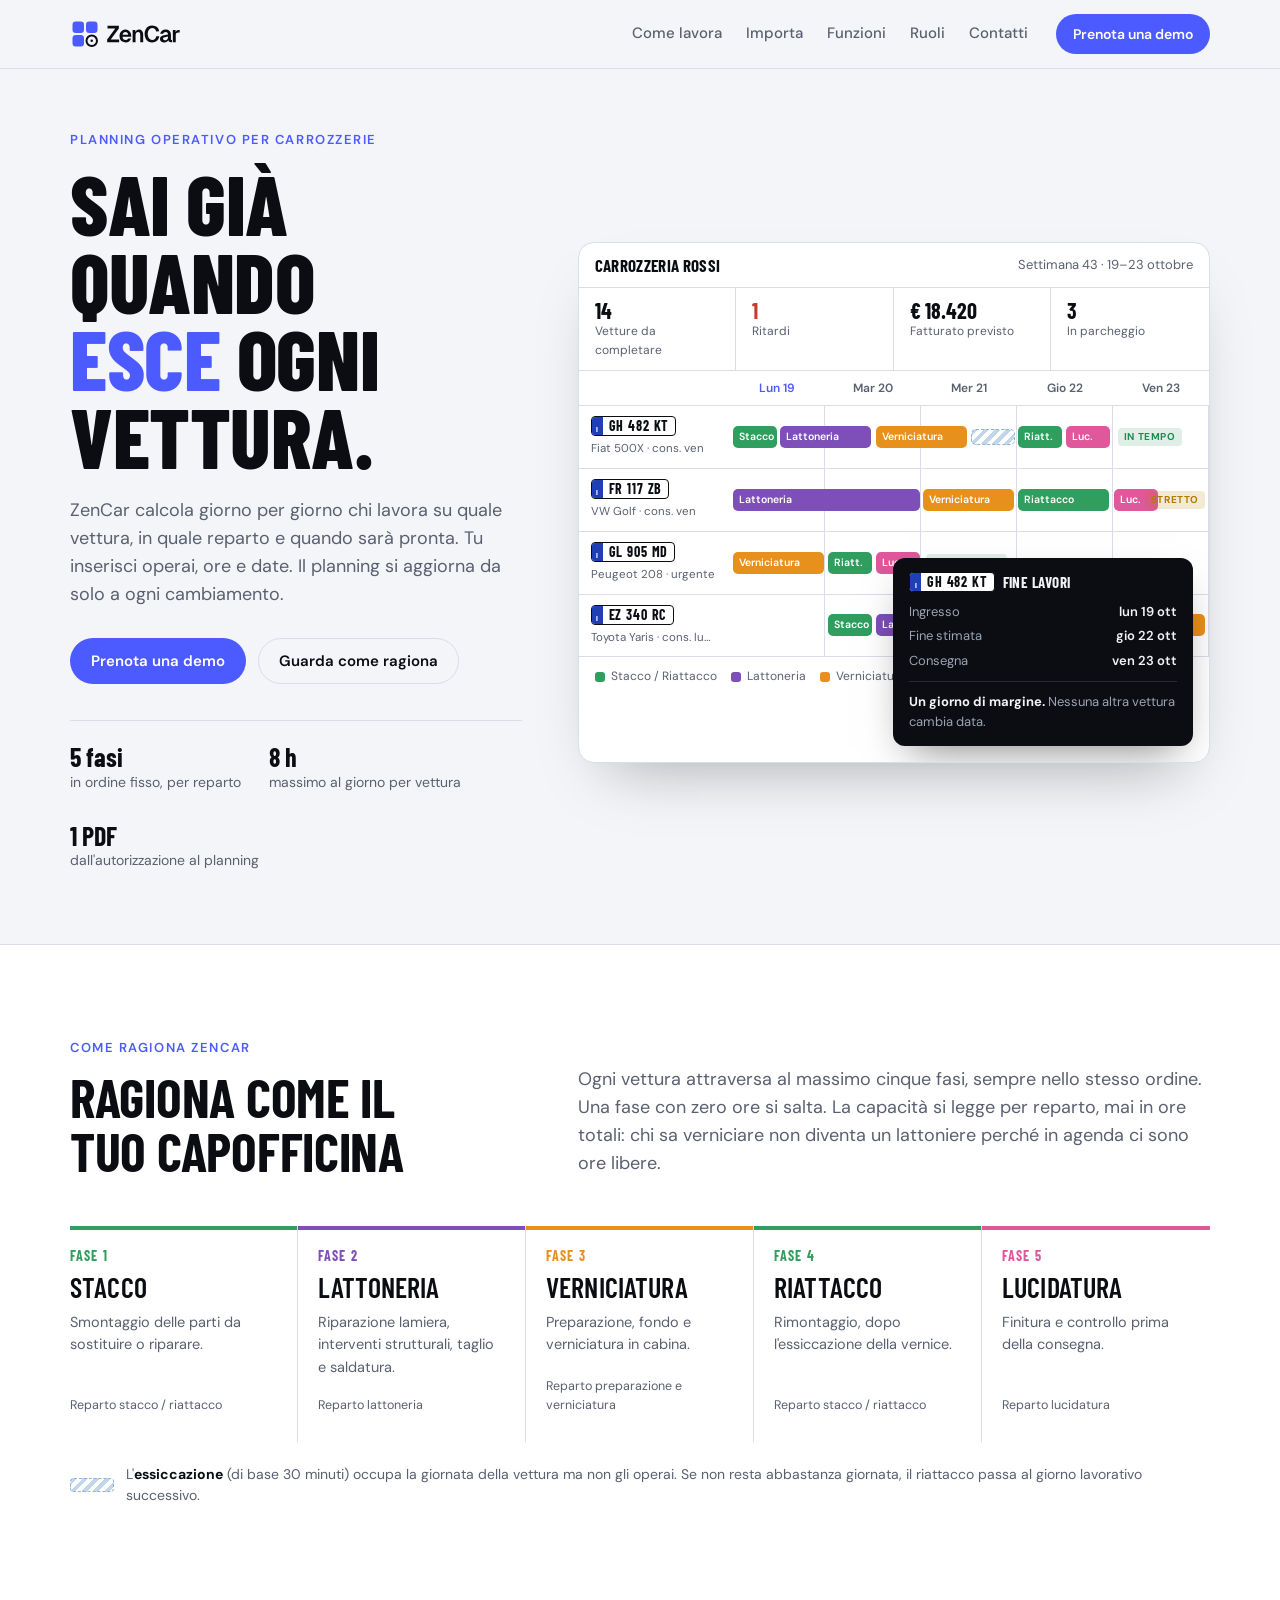
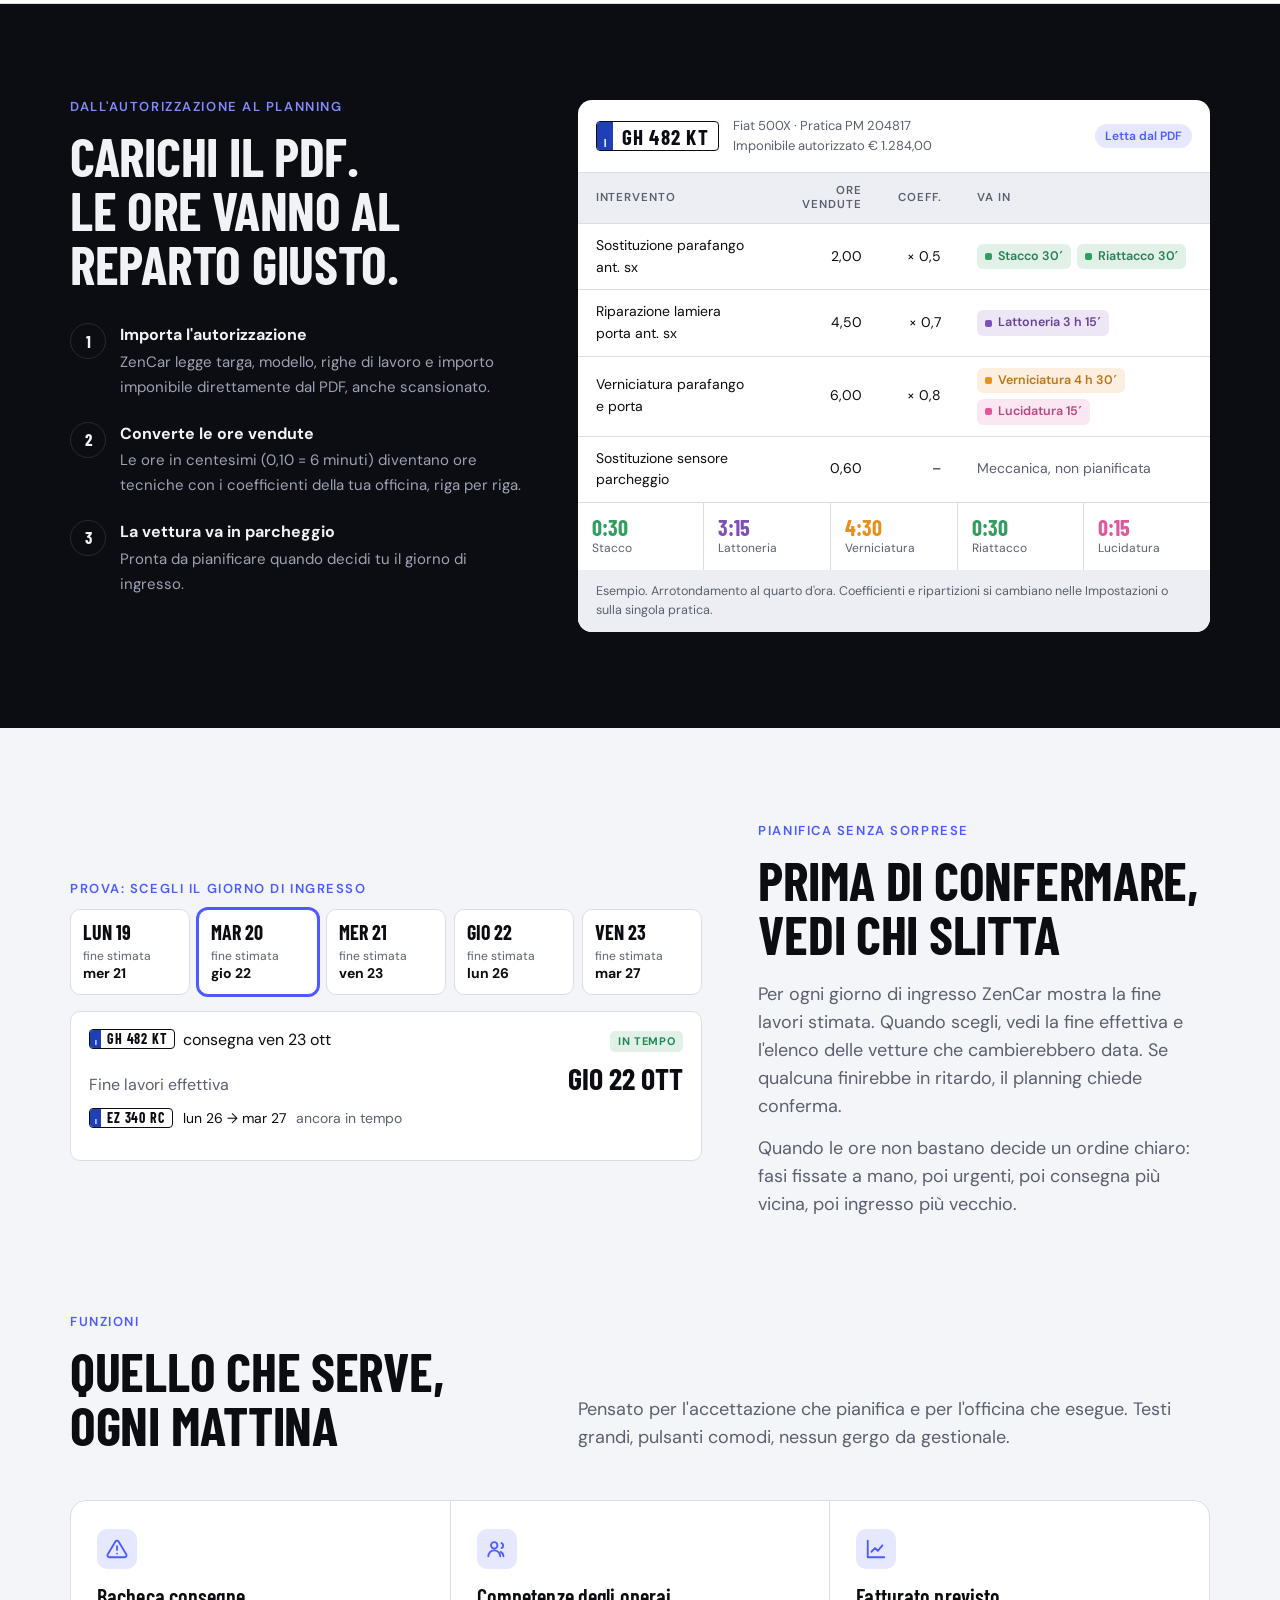
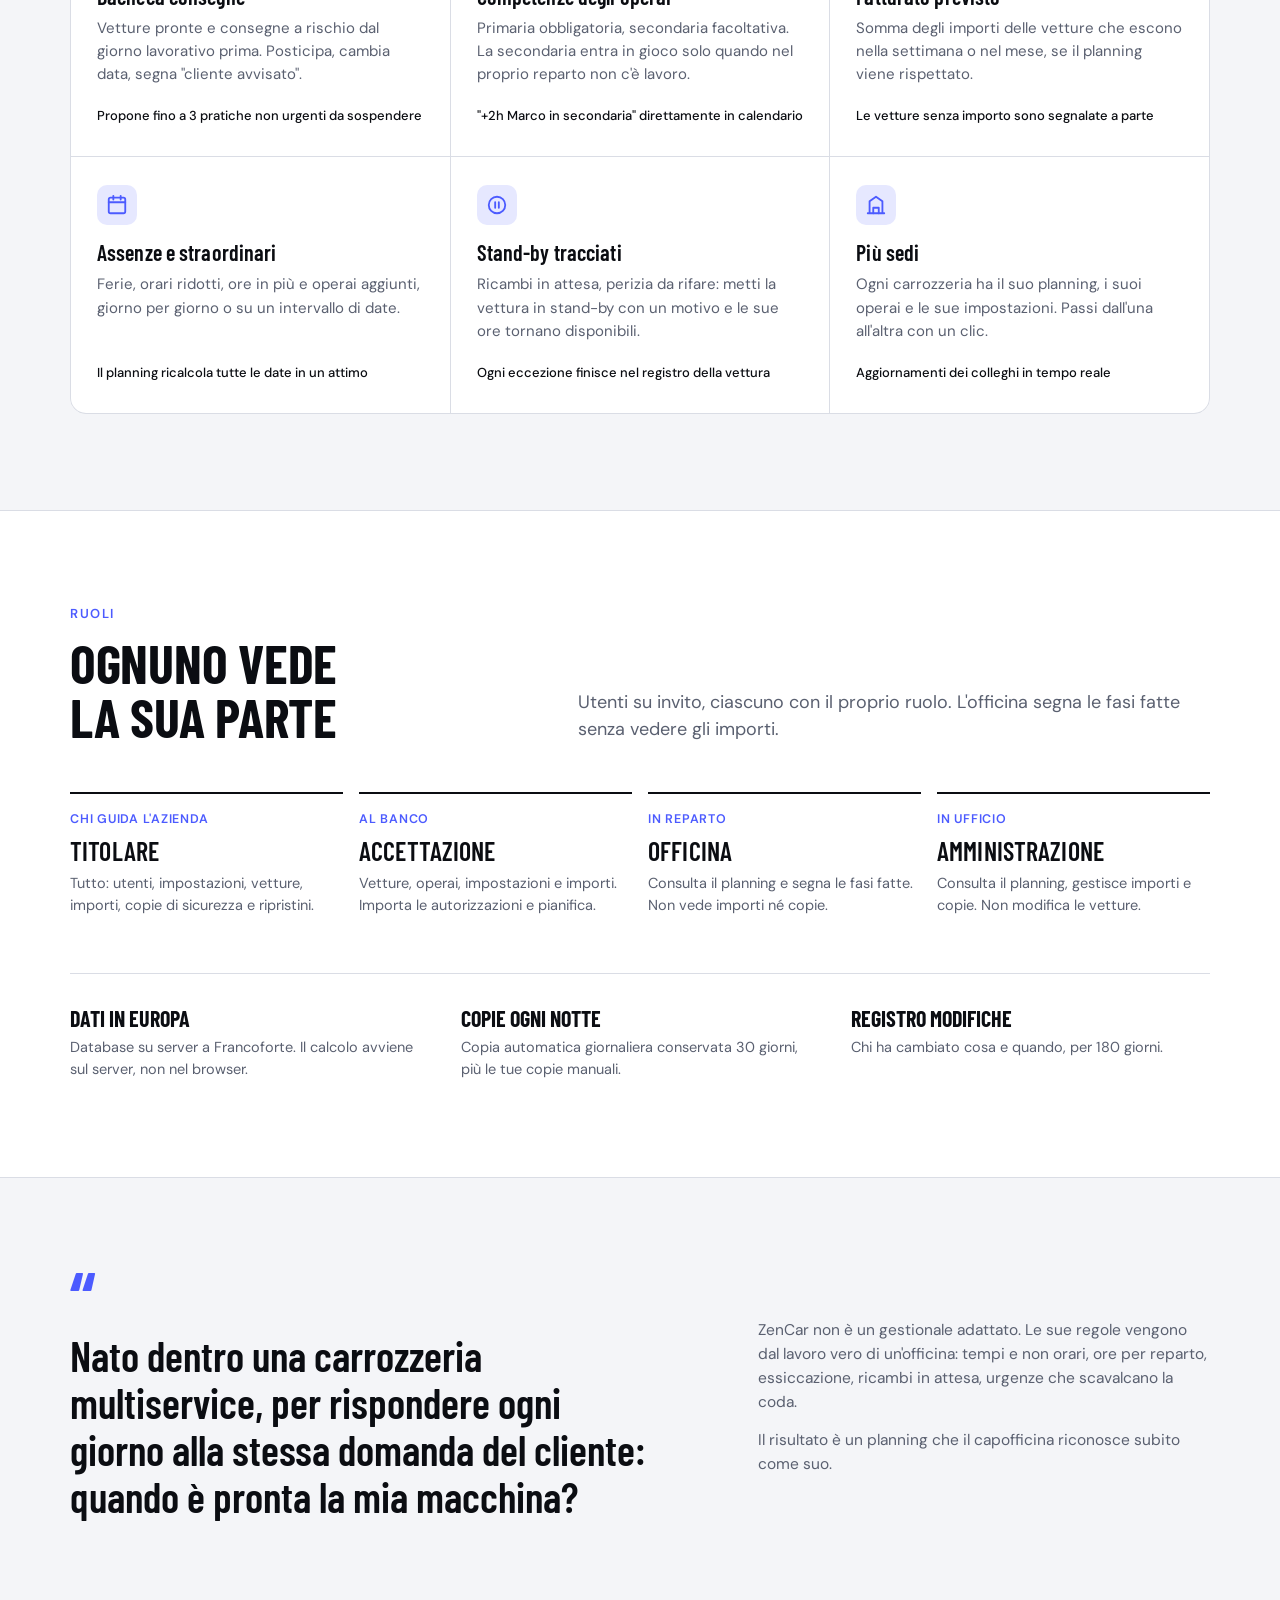
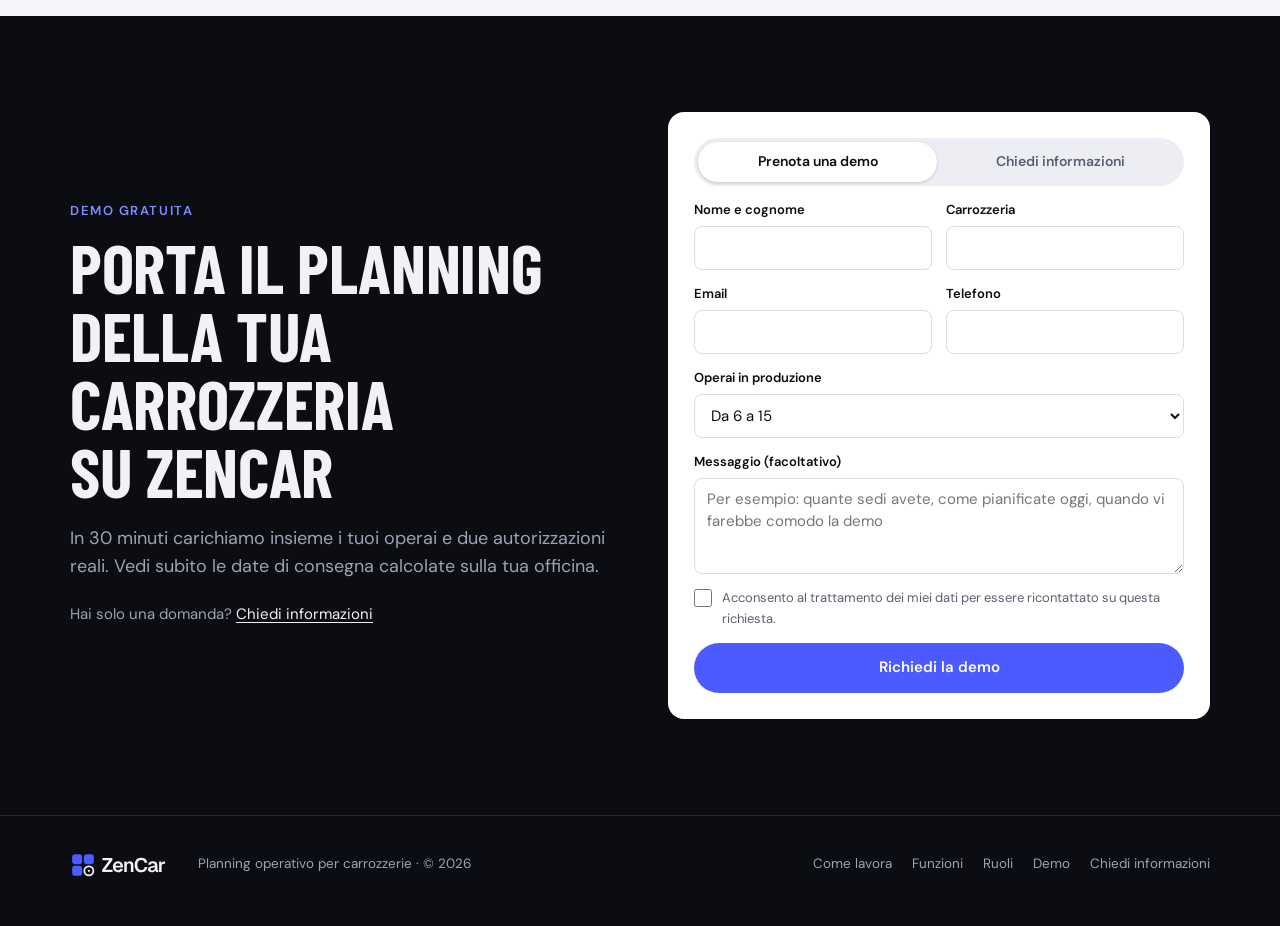
==== index.html @ 731b050c "Sito ZenCar: prima pubblicazione Pagina di presentazione di ZenCar con modulo per richieste di demo " ====
<!doctype html>
<html lang="it">
<head>
<meta charset="utf-8">
<meta name="viewport" content="width=device-width,initial-scale=1,viewport-fit=cover">
<meta name="description" content="ZenCar calcola il planning della tua carrozzeria giorno per giorno: chi lavora su quale vettura, in quale reparto e quando sarà pronta.">
<link rel="icon" href="zencar.ico">
<title>ZenCar</title>
<link rel="preconnect" href="https://fonts.googleapis.com">
<link rel="preconnect" href="https://fonts.gstatic.com" crossorigin>
<link href="https://fonts.googleapis.com/css2?family=Barlow+Condensed:wght@500;600;700;800&family=DM+Sans:opsz,wght@9..40,400;9..40,500;9..40,600;9..40,700&display=swap" rel="stylesheet">
<style>
/* Layout: a planning board as the hero; the page then follows a car through the shop, left-aligned on a 12-col grid. */
:root{
  --bg:#F4F5F8; --surface:#FFFFFF; --surface-2:#ECEEF3; --ink:#0B0D12; --muted:#5A6070; --line:#DADDE5;
  --brand:#4C5BFF; --brand-ink:#FFFFFF; --brand-soft:#E6E8FF;
  --band:#0B0D12; --band-ink:#F1F2F6; --band-muted:#9DA3B4; --band-line:#262A35;
  --c-sr:#2F9E5E; --c-lat:#7E4FB8; --c-pv:#E8901C; --c-luc:#E0579B; --c-dry:#8FB4D6;
  --ok:#1F8A52; --warn:#B47A00; --bad:#C63C2C;
  --plate:#FFFFFF; --plate-ink:#0B0D12; --plate-eu:#1F3FB6;
  --f-display:"Barlow Condensed","Arial Narrow",system-ui,sans-serif;
  --f-body:"DM Sans",system-ui,-apple-system,"Segoe UI",Roboto,Arial,sans-serif;
  --r:10px;
}
@media (prefers-color-scheme: dark){
  :root:not([data-theme="light"]){
    --bg:#0E1016; --surface:#161922; --surface-2:#1D212C; --ink:#EEF0F5; --muted:#9AA0B1; --line:#2A2F3B;
    --brand:#6F7BFF; --brand-ink:#0B0D12; --brand-soft:#1E2245;
    --band:#05060A; --band-ink:#EEF0F5; --band-muted:#8D93A4; --band-line:#22262F;
    --c-sr:#45B677; --c-lat:#9B72D6; --c-pv:#F0A23A; --c-luc:#EC74AE; --c-dry:#7FA2C4;
    --ok:#3DBA78; --warn:#E0A63A; --bad:#EE6A58;
    --plate:#F4F5F8; --plate-ink:#0B0D12; --plate-eu:#2E4FCB;
    color-scheme:dark;
  }
}
:root[data-theme="dark"]{
  --bg:#0E1016; --surface:#161922; --surface-2:#1D212C; --ink:#EEF0F5; --muted:#9AA0B1; --line:#2A2F3B;
  --brand:#6F7BFF; --brand-ink:#0B0D12; --brand-soft:#1E2245;
  --band:#05060A; --band-ink:#EEF0F5; --band-muted:#8D93A4; --band-line:#22262F;
  --c-sr:#45B677; --c-lat:#9B72D6; --c-pv:#F0A23A; --c-luc:#EC74AE; --c-dry:#7FA2C4;
  --ok:#3DBA78; --warn:#E0A63A; --bad:#EE6A58;
  --plate:#F4F5F8; --plate-ink:#0B0D12; --plate-eu:#2E4FCB;
  color-scheme:dark;
}
*,*::before,*::after{box-sizing:border-box}
html{scroll-behavior:smooth}
body{margin:0;background:var(--bg);color:var(--ink);font:16px/1.55 var(--f-body);-webkit-font-smoothing:antialiased}
:focus-visible{outline:2px solid var(--brand);outline-offset:3px;border-radius:4px}
a{color:inherit}
.wrap{max-width:1180px;margin:0 auto;padding-left:max(20px,env(safe-area-inset-left,0px));padding-right:max(20px,env(safe-area-inset-right,0px))}
h1,h2,h3{font-family:var(--f-display);font-weight:700;line-height:1;margin:0;text-wrap:balance;letter-spacing:-.005em}
h2{font-size:clamp(34px,4.6vw,54px);text-transform:uppercase}
h3{font-size:22px;font-weight:600;letter-spacing:.005em}
p{margin:0}
.eyebrow{font:600 13px/1 var(--f-body);letter-spacing:.12em;text-transform:uppercase;color:var(--brand)}
.lead{font-size:18px;color:var(--muted);max-width:60ch}
.num{font-variant-numeric:tabular-nums}

/* buttons */
.btn{display:inline-flex;align-items:center;gap:8px;min-height:46px;padding:0 20px;border-radius:999px;font:600 15px/1 var(--f-body);text-decoration:none;border:1px solid transparent;cursor:pointer;transition:transform .15s ease,background .15s ease}
.btn:hover{transform:translateY(-1px)}
.btn-pri{background:var(--brand);color:var(--brand-ink)}
.btn-ghost{border-color:var(--line);color:var(--ink);background:transparent}
.btn-ghost:hover{background:var(--surface-2)}
.band .btn-ghost{border-color:var(--band-line);color:var(--band-ink)}
.band .btn-ghost:hover{background:var(--band-line)}

/* nav */
body::before{content:"";position:fixed;inset:0 0 auto;height:env(safe-area-inset-top,0px);z-index:10;background:var(--bg)}
.nav{position:sticky;top:env(safe-area-inset-top,0px);z-index:9;background:color-mix(in srgb,var(--bg) 88%,transparent);backdrop-filter:blur(10px);border-bottom:1px solid var(--line)}
.nav .wrap{display:flex;align-items:center;gap:28px;padding-block:14px}
.logo{display:flex;align-items:center;color:var(--ink);text-decoration:none}
.logo svg{height:30px;width:auto}
.nav ul{display:flex;gap:24px;list-style:none;margin:0 0 0 auto;padding:0;font-size:15px;font-weight:500}
.nav ul a{text-decoration:none;color:var(--muted)}
.nav ul a:hover{color:var(--ink)}
.nav .btn{min-height:40px;padding:0 16px;font-size:14px}
@media (max-width:860px){.nav ul{display:none}.nav .btn{margin-left:auto}}

/* hero */
.hero{padding-block:64px 72px}
.hero .wrap{display:grid;grid-template-columns:minmax(0,5fr) minmax(0,7fr);gap:56px;align-items:center}
.hero h1{font-size:clamp(48px,6.6vw,88px);text-transform:uppercase;font-weight:800;line-height:.92}
.hero h1 em{font-style:normal;color:var(--brand)}
.hero .lead{margin-top:22px}
.hero .ctas{display:flex;gap:12px;flex-wrap:wrap;margin-top:30px}
.hero .facts{display:flex;gap:28px;flex-wrap:wrap;margin-top:36px;padding-top:22px;border-top:1px solid var(--line);font-size:14px;color:var(--muted)}
.hero .facts b{display:block;font:700 26px/1.1 var(--f-display);color:var(--ink)}
@media (max-width:980px){.hero .wrap{grid-template-columns:minmax(0,1fr);gap:40px}}

/* planning board mock */
.board{background:var(--surface);border:1px solid var(--line);border-radius:16px;box-shadow:0 30px 60px -30px color-mix(in srgb,var(--ink) 35%,transparent);overflow:hidden;position:relative}
.board-top{display:flex;align-items:center;gap:12px;flex-wrap:wrap;padding:12px 16px;border-bottom:1px solid var(--line);font-size:13px}
.board-top .title{font:700 17px/1 var(--f-display);text-transform:uppercase;letter-spacing:.02em}
.board-top .week{margin-left:auto;color:var(--muted)}
.kpis{display:grid;grid-template-columns:repeat(4,minmax(0,1fr));border-bottom:1px solid var(--line)}
.kpis div{padding:10px 16px;border-right:1px solid var(--line);font-size:12px;color:var(--muted)}
.kpis div:last-child{border-right:0}
.kpis b{display:block;font:700 22px/1.1 var(--f-display);color:var(--ink)}
.kpis .bad b{color:var(--bad)}
.gantt-scroll{overflow-x:auto}
.gantt{min-width:600px;display:grid;grid-template-columns:150px repeat(10,minmax(0,1fr));font-size:12px}
.gantt .h{padding:8px 6px;color:var(--muted);font-weight:600;border-bottom:1px solid var(--line);grid-column:span 2;text-align:center}
.gantt .h.today{color:var(--brand)}
.gantt .h0{grid-column:1;border-bottom:1px solid var(--line)}
.row{display:contents}
.row .car{grid-column:1;padding:10px 12px;border-bottom:1px solid var(--line);display:flex;flex-direction:column;gap:4px;justify-content:center}
.row .car small{color:var(--muted);font-size:11.5px;white-space:nowrap;overflow:hidden;text-overflow:ellipsis}
.lane{grid-column:2 / -1;position:relative;display:grid;grid-template-columns:repeat(10,minmax(0,1fr));align-items:center;border-bottom:1px solid var(--line);background:repeating-linear-gradient(90deg,transparent 0 calc(20% - 1px),var(--line) calc(20% - 1px) 20%);padding-inline:2px}
.seg{height:22px;margin:0 2px;border-radius:5px;background:var(--c);color:#fff;font:600 10.5px/22px var(--f-body);padding-left:6px;white-space:nowrap;overflow:hidden;transform-origin:left;animation:grow .6s cubic-bezier(.2,.7,.2,1) both}
.seg.dry{background:repeating-linear-gradient(135deg,color-mix(in srgb,var(--c-dry) 55%,transparent) 0 4px,transparent 4px 8px);border:1px dashed var(--c-dry);color:var(--muted);height:16px}
.sr{--c:var(--c-sr)} .lat{--c:var(--c-lat)} .pv{--c:var(--c-pv)} .luc{--c:var(--c-luc)}
.flag{position:absolute;top:50%;transform:translateY(-50%);font:700 10px/1 var(--f-body);letter-spacing:.06em;text-transform:uppercase;padding:4px 6px;border-radius:4px;white-space:nowrap}
.flag.ok{color:var(--ok);background:color-mix(in srgb,var(--ok) 14%,transparent)}
.flag.warn{color:var(--warn);background:color-mix(in srgb,var(--warn) 16%,transparent)}
@keyframes grow{from{transform:scaleX(.15);opacity:.4}to{transform:none;opacity:1}}
.board-pop{position:absolute;right:16px;bottom:16px;width:min(300px,calc(100% - 32px));background:var(--band);color:var(--band-ink);border-radius:12px;padding:14px 16px;font-size:13px;box-shadow:0 18px 40px -16px rgba(0,0,0,.5)}
.board-pop .t{font:700 15px/1.1 var(--f-display);text-transform:uppercase;letter-spacing:.03em;display:flex;align-items:center;gap:8px}
.board-pop dl{display:grid;grid-template-columns:auto 1fr;gap:4px 12px;margin:10px 0 0}
.board-pop dt{color:var(--band-muted)}
.board-pop dd{margin:0;font-weight:600;text-align:right}
.board-pop .note{margin-top:10px;padding-top:10px;border-top:1px solid var(--band-line);color:var(--band-muted)}
.board-pop .note b{color:var(--band-ink)}
.board-legend{display:flex;gap:14px;flex-wrap:wrap;padding:10px 16px 76px;font-size:12px;color:var(--muted)}
.board-legend span{display:inline-flex;align-items:center;gap:6px}
.board-legend i{width:10px;height:10px;border-radius:3px;background:var(--c)}
@media (max-width:640px){.board-pop{position:static;width:auto;margin:0 12px 12px}.board-legend{padding-bottom:12px}.kpis{grid-template-columns:repeat(2,minmax(0,1fr))}.kpis div:nth-child(2){border-right:0}.kpis div:nth-child(-n+2){border-bottom:1px solid var(--line)}}

/* plate */
.plate{display:inline-flex;align-items:stretch;height:20px;border:1.5px solid var(--plate-ink);border-radius:4px;overflow:hidden;background:var(--plate);color:var(--plate-ink);font:700 14px/1 var(--f-display);letter-spacing:.06em;width:max-content}
.plate::before{content:"I";display:flex;align-items:flex-end;justify-content:center;width:11px;padding-bottom:2px;background:var(--plate-eu);color:#fff;font-size:8px;letter-spacing:0}
.plate span{display:flex;align-items:center;padding:0 6px}
.plate.lg{height:30px;font-size:21px}.plate.lg::before{width:16px;font-size:10px}.plate.lg span{padding:0 9px}

/* phases strip */
section{padding-block:96px}
.sec-head{display:grid;grid-template-columns:minmax(0,5fr) minmax(0,7fr);gap:56px;align-items:end;margin-bottom:48px}
.sec-head .lead{justify-self:start}
.sec-head > div{display:flex;flex-direction:column;gap:16px}
@media (max-width:900px){.sec-head{grid-template-columns:minmax(0,1fr);gap:18px}}
.phases{display:grid;grid-template-columns:repeat(5,minmax(0,1fr));gap:0;border-top:1px solid var(--line)}
.phase{padding:22px 20px 26px 0;border-right:1px solid var(--line);position:relative;display:flex;flex-direction:column;gap:10px}
.phase + .phase{padding-left:20px}
.phase:last-child{border-right:0}
.phase::before{content:"";position:absolute;left:0;right:0;top:-1px;height:4px;background:var(--c)}
.phase + .phase::before{left:0}
.phase .n{font:700 14px/1 var(--f-display);color:var(--c);letter-spacing:.08em}
.phase h3{font-size:28px;text-transform:uppercase}
.phase p{font-size:14.5px;color:var(--muted)}
.phase .dep{font-size:12.5px;color:var(--muted);margin-top:auto;padding-top:8px}
.dry-note{display:flex;gap:12px;align-items:center;margin-top:22px;font-size:14px;color:var(--muted)}
.dry-note i{flex:none;width:44px;height:14px;border:1px dashed var(--c-dry);border-radius:4px;background:repeating-linear-gradient(135deg,color-mix(in srgb,var(--c-dry) 55%,transparent) 0 4px,transparent 4px 8px)}
@media (max-width:900px){.phases{grid-template-columns:minmax(0,1fr)}.phase,.phase + .phase{border-right:0;border-bottom:1px solid var(--line);padding:20px 0 20px 18px}.phase::before,.phase + .phase::before{top:0;bottom:0;left:0;right:auto;width:4px;height:auto}}

/* import / hours conversion */
.band{background:var(--band);color:var(--band-ink)}
.band .lead{color:var(--band-muted)}
.band .eyebrow{color:color-mix(in srgb,var(--brand) 70%,#fff)}
.convert{display:grid;grid-template-columns:minmax(0,5fr) minmax(0,7fr);gap:56px;align-items:start}
.convert .steps{list-style:none;margin:32px 0 0;padding:0;display:flex;flex-direction:column;gap:22px;counter-reset:s}
.convert .steps li{display:grid;grid-template-columns:36px minmax(0,1fr);gap:14px;counter-increment:s}
.convert .steps li::before{content:counter(s);display:grid;place-items:center;width:36px;height:36px;border-radius:50%;border:1px solid var(--band-line);font:700 17px/1 var(--f-display);color:var(--band-ink)}
.convert .steps b{display:block;font-size:16px;margin-bottom:2px}
.convert .steps span{color:var(--band-muted);font-size:15px}
.sheet{background:var(--surface);color:var(--ink);border-radius:14px;overflow:hidden;font-size:14px}
.sheet-head{display:flex;align-items:center;gap:14px;flex-wrap:wrap;padding:16px 18px;border-bottom:1px solid var(--line)}
.sheet-head .meta{font-size:13px;color:var(--muted)}
.sheet-head .badge{margin-left:auto;font:600 12px/1 var(--f-body);color:var(--brand);background:var(--brand-soft);padding:6px 10px;border-radius:999px}
.table-scroll{overflow-x:auto}
table{width:100%;border-collapse:collapse;min-width:540px}
th,td{padding:11px 18px;text-align:left;border-bottom:1px solid var(--line);font-variant-numeric:tabular-nums}
th{font:600 11.5px/1.2 var(--f-body);letter-spacing:.08em;text-transform:uppercase;color:var(--muted);background:var(--surface-2)}
td.r,th.r{text-align:right}
.to{display:flex;gap:6px;flex-wrap:wrap}
.chip{display:inline-flex;align-items:center;gap:6px;font-size:12.5px;font-weight:600;padding:3px 8px;border-radius:6px;background:color-mix(in srgb,var(--c) 14%,transparent);color:color-mix(in srgb,var(--c) 80%,var(--ink));white-space:nowrap}
.chip::before{content:"";width:7px;height:7px;border-radius:2px;background:var(--c)}
.sheet-foot{display:grid;grid-template-columns:repeat(5,minmax(0,1fr));gap:1px;background:var(--line)}
.sheet-foot div{background:var(--surface);padding:12px 14px;font-size:12px;color:var(--muted)}
.sheet-foot b{display:block;font:700 22px/1.1 var(--f-display);color:var(--c)}
.sheet-note{padding:12px 18px;font-size:12.5px;color:var(--muted);background:var(--surface-2)}
@media (max-width:980px){.convert{grid-template-columns:minmax(0,1fr);gap:40px}}
@media (max-width:560px){.sheet-foot{grid-template-columns:repeat(2,minmax(0,1fr))}}

/* plan decision */
.decide{display:grid;grid-template-columns:minmax(0,7fr) minmax(0,5fr);gap:56px;align-items:center}
.days{display:grid;grid-template-columns:repeat(5,minmax(0,1fr));gap:8px}
.day{border:1px solid var(--line);border-radius:var(--r);background:var(--surface);padding:12px;display:flex;flex-direction:column;gap:6px;font-size:13px;cursor:pointer;text-align:left;font-family:inherit;color:inherit}
.day:hover{border-color:var(--brand)}
.day[aria-pressed="true"]{border-color:var(--brand);box-shadow:0 0 0 2px var(--brand)}
.day .d{font:700 20px/1 var(--f-display);text-transform:uppercase}
.day .e{color:var(--muted);font-size:12px}
.day .e b{display:block;color:var(--ink);font-size:14px}
.impact{margin-top:16px;border:1px solid var(--line);border-radius:var(--r);background:var(--surface);padding:16px 18px;display:flex;flex-direction:column;gap:10px;min-height:150px}
.impact .row2{display:flex;justify-content:space-between;gap:12px;flex-wrap:wrap;align-items:baseline}
.impact .big{font:700 30px/1 var(--f-display);text-transform:uppercase}
.impact ul{list-style:none;margin:0;padding:0;display:flex;flex-direction:column;gap:6px;font-size:14px}
.impact li{display:flex;align-items:center;gap:10px;flex-wrap:wrap}
.impact li .late{color:var(--bad);font-weight:600}
.impact li .fine{color:var(--muted)}
.state{font:700 11px/1 var(--f-body);letter-spacing:.06em;text-transform:uppercase;padding:5px 8px;border-radius:5px}
.state.ok{color:var(--ok);background:color-mix(in srgb,var(--ok) 13%,transparent)}
.state.warn{color:var(--warn);background:color-mix(in srgb,var(--warn) 15%,transparent)}
.state.bad{color:var(--bad);background:color-mix(in srgb,var(--bad) 13%,transparent)}
@media (max-width:980px){.decide{grid-template-columns:minmax(0,1fr);gap:36px}}
@media (max-width:520px){.days{grid-template-columns:repeat(3,minmax(0,1fr))}}

/* features */
.features{display:grid;grid-template-columns:repeat(3,minmax(0,1fr));gap:1px;background:var(--line);border:1px solid var(--line);border-radius:16px;overflow:hidden}
.feat{background:var(--surface);padding:28px 26px 30px;display:flex;flex-direction:column;gap:10px}
.feat .ic{width:40px;height:40px;border-radius:10px;background:var(--brand-soft);color:var(--brand);display:grid;place-items:center;margin-bottom:6px}
.feat .ic svg{width:22px;height:22px}
.feat p{color:var(--muted);font-size:15px}
.feat .ex{margin-top:auto;padding-top:10px;font-size:13px;color:var(--ink);font-weight:500}
@media (max-width:900px){.features{grid-template-columns:repeat(2,minmax(0,1fr))}}
@media (max-width:600px){.features{grid-template-columns:minmax(0,1fr)}}

/* roles */
.roles{display:grid;grid-template-columns:repeat(4,minmax(0,1fr));gap:16px}
.role{border-top:2px solid var(--ink);padding-top:16px;display:flex;flex-direction:column;gap:8px}
.role h3{font-size:26px;text-transform:uppercase}
.role p{font-size:14.5px;color:var(--muted)}
.role .who{font-size:12.5px;font-weight:600;letter-spacing:.06em;text-transform:uppercase;color:var(--brand)}
@media (max-width:900px){.roles{grid-template-columns:repeat(2,minmax(0,1fr));gap:28px 20px}}
@media (max-width:500px){.roles{grid-template-columns:minmax(0,1fr)}}

/* trust */
.trust{display:grid;grid-template-columns:repeat(3,minmax(0,1fr));gap:32px;margin-top:56px;padding-top:32px;border-top:1px solid var(--line)}
.trust div{display:flex;flex-direction:column;gap:6px}
.trust b{font:700 22px/1.1 var(--f-display);text-transform:uppercase}
.trust span{font-size:14.5px;color:var(--muted)}
@media (max-width:760px){.trust{grid-template-columns:minmax(0,1fr);gap:20px}}

/* origin */
.origin{display:grid;grid-template-columns:minmax(0,7fr) minmax(0,5fr);gap:56px;align-items:center}
.origin blockquote{margin:0;font:600 clamp(28px,3.4vw,42px)/1.12 var(--f-display);text-wrap:balance}
.origin blockquote::before{content:"“";display:block;font-size:80px;line-height:.6;color:var(--brand);margin-bottom:10px}
.origin .side{display:flex;flex-direction:column;gap:14px;color:var(--muted);font-size:15.5px}
@media (max-width:900px){.origin{grid-template-columns:minmax(0,1fr);gap:28px}}

/* CTA */
.cta .wrap{display:grid;grid-template-columns:minmax(0,6fr) minmax(0,6fr);gap:56px;align-items:center}
.cta h2{font-size:clamp(40px,5.4vw,68px)}
.cta form{background:var(--surface);color:var(--ink);border-radius:16px;padding:26px;display:grid;grid-template-columns:repeat(2,minmax(0,1fr));gap:14px}
.cta label{display:flex;flex-direction:column;gap:6px;font-size:13px;font-weight:600}
.cta label.full{grid-column:1 / -1}
.cta input,.cta select,.cta textarea{font:inherit;font-weight:400;font-size:15px;min-height:44px;padding:0 12px;border:1px solid var(--line);border-radius:8px;background:var(--surface);color:var(--ink);min-width:0}
.cta form .btn{grid-column:1 / -1;justify-content:center;min-height:50px}
.cta textarea{min-height:96px;padding:10px 12px;resize:vertical;line-height:1.45}
.cta [aria-invalid="true"]{border-color:var(--bad);box-shadow:0 0 0 1px var(--bad)}
.tipo{grid-column:1 / -1;display:grid;grid-template-columns:repeat(2,minmax(0,1fr));gap:4px;padding:4px;border-radius:999px;background:var(--surface-2);border:0;margin:0;position:relative}
.tipo legend{position:absolute;width:1px;height:1px;overflow:hidden;clip:rect(0 0 0 0)}
.tipo input{position:absolute;opacity:0;pointer-events:none}
.tipo label{flex-direction:row;justify-content:center;align-items:center;text-align:center;min-height:40px;border-radius:999px;font-size:14px;cursor:pointer;color:var(--muted)}
.tipo input:checked + label{background:var(--surface);color:var(--ink);box-shadow:0 1px 3px color-mix(in srgb,var(--ink) 18%,transparent)}
.tipo input:focus-visible + label{outline:2px solid var(--brand);outline-offset:2px}
.cta label.consenso{grid-column:1 / -1;flex-direction:row;align-items:flex-start;gap:10px;font-weight:400;font-size:13px;color:var(--muted);cursor:pointer}
.cta label.consenso input{min-height:0;width:18px;height:18px;margin:1px 0 0;padding:0;flex:none;accent-color:var(--brand)}
.hp{position:absolute;left:-9999px;width:1px;height:1px;overflow:hidden}
.cta form{position:relative}
.cta form .btn[disabled]{opacity:.6;cursor:progress;transform:none}
.cta .msg{grid-column:1 / -1;font-size:14px;font-weight:600;margin:0}
.cta .msg.ok{color:var(--ok)}
.cta .msg.err{color:var(--bad)}
.cta .alt{margin-top:22px;font-size:15px;color:var(--band-muted)}
.cta .alt button{background:none;border:0;padding:0;font:inherit;color:var(--band-ink);text-decoration:underline;text-underline-offset:3px;cursor:pointer}
.cta form.inviato > :not(.msg){display:none}
.cta .fine-print{grid-column:1 / -1;font-size:12.5px;color:var(--muted)}
@media (max-width:900px){.cta .wrap{grid-template-columns:minmax(0,1fr);gap:36px}}
@media (max-width:480px){.cta form{grid-template-columns:minmax(0,1fr)}}

footer{padding-block:36px 48px;border-top:1px solid var(--band-line);background:var(--band);color:var(--band-muted);font-size:13.5px}
footer .wrap{display:flex;gap:20px 32px;flex-wrap:wrap;align-items:center}
footer .logo{color:var(--band-ink)}
footer .logo svg{height:26px}
footer nav{display:flex;gap:20px;flex-wrap:wrap;margin-left:auto}
footer a{text-decoration:none}
footer a:hover{color:var(--band-ink)}

@media (prefers-reduced-motion:reduce){*{animation:none!important;transition:none!important;scroll-behavior:auto!important}}
</style>
</head>
<body>

<svg width="0" height="0" style="position:absolute" aria-hidden="true">
  <symbol id="zc-logo" viewBox="0 0 407 110">
    <g transform="scale(0.9166666666666666)"><rect x="10" y="10" width="46" height="46" rx="13" fill="var(--brand)"/><rect x="64" y="10" width="46" height="46" rx="13" fill="var(--brand)"/><rect x="10" y="64" width="46" height="46" rx="13" fill="var(--brand)"/><circle cx="87" cy="87" r="21" fill="none" stroke="currentColor" stroke-width="8"/><circle cx="87" cy="87" r="5" fill="currentColor"/></g>
    <path d="M136.268 84.82V75.41199999999999L165.92000000000002 34.67199999999999H137.528V25.179999999999993H179.192V34.58799999999999L149.288 75.32799999999999H180.2V84.82Z M203.552 85.82799999999999Q196.832 85.82799999999999 191.876 82.92999999999999Q186.92000000000002 80.032 184.23200000000003 74.74Q181.544 69.448 181.544 62.391999999999996Q181.544 55.33599999999999 184.23200000000003 50.04399999999999Q186.92000000000002 44.75199999999999 191.834 41.853999999999985Q196.748 38.95599999999999 203.3 38.95599999999999Q209.684 38.95599999999999 214.47199999999998 41.81199999999999Q219.26 44.66799999999999 221.906 50.04399999999999Q224.55200000000002 55.41999999999999 224.55200000000002 62.97999999999999V65.416H192.716Q192.968 71.29599999999999 195.90800000000002 74.27799999999999Q198.848 77.25999999999999 203.636 77.25999999999999Q210.94400000000002 77.25999999999999 212.96 71.044L223.964 71.716Q222.116 78.26799999999999 216.698 82.04799999999999Q211.28 85.82799999999999 203.552 85.82799999999999ZM192.716 58.19199999999999H213.464Q213.044 52.73199999999999 210.31400000000002 50.08599999999999Q207.584 47.43999999999999 203.3 47.43999999999999Q198.93200000000002 47.43999999999999 196.16000000000003 50.21199999999999Q193.388 52.983999999999995 192.716 58.19199999999999Z M229.59199999999998 84.82V39.96399999999999H239.33599999999998L239.588 47.60799999999999Q241.43599999999998 42.98799999999999 245.00599999999997 40.971999999999994Q248.576 38.95599999999999 253.028 38.95599999999999Q260.42 38.95599999999999 264.368 43.70199999999999Q268.316 48.44799999999999 268.316 56.007999999999996V84.82H257.56399999999996V59.45199999999999Q257.56399999999996 53.739999999999995 255.84199999999998 50.715999999999994Q254.12 47.69199999999999 249.75199999999998 47.69199999999999Q245.384 47.69199999999999 242.86399999999998 50.715999999999994Q240.344 53.739999999999995 240.344 59.45199999999999V84.82Z M301.24399999999997 86.16399999999999Q293.096 86.16399999999999 286.88 82.42599999999999Q280.664 78.68799999999999 277.13599999999997 71.75799999999998Q273.608 64.82799999999999 273.608 55.08399999999999Q273.608 45.50799999999999 277.052 38.493999999999986Q280.496 31.47999999999999 286.712 27.65799999999999Q292.928 23.83599999999999 301.328 23.83599999999999Q312.75199999999995 23.83599999999999 319.05199999999996 29.50599999999999Q325.352 35.17599999999999 327.284 45.33999999999999L315.86 45.92799999999999Q314.768 40.04799999999999 311.15599999999995 36.68799999999999Q307.544 33.32799999999999 301.328 33.32799999999999Q293.768 33.32799999999999 289.316 39.20799999999999Q284.864 45.087999999999994 284.864 55.08399999999999Q284.864 65.16399999999999 289.35799999999995 70.91799999999999Q293.852 76.672 301.24399999999997 76.672Q307.88 76.672 311.534 73.018Q315.188 69.36399999999999 316.19599999999997 62.97999999999999L327.62 63.56799999999999Q325.856 74.068 319.178 80.11599999999999Q312.5 86.16399999999999 301.24399999999997 86.16399999999999Z M345.51199999999994 85.82799999999999Q338.45599999999996 85.82799999999999 334.17199999999997 82.636Q329.888 79.44399999999999 329.888 73.564Q329.888 67.768 333.5 64.49199999999999Q337.11199999999997 61.215999999999994 344.50399999999996 59.788L359.37199999999996 56.84799999999999Q359.37199999999996 47.27199999999999 350.71999999999997 47.27199999999999Q346.856 47.27199999999999 344.58799999999997 49.07799999999999Q342.32 50.88399999999999 341.56399999999996 54.24399999999999L330.64399999999995 53.739999999999995Q331.98799999999994 46.68399999999999 337.19599999999997 42.81999999999999Q342.404 38.95599999999999 350.71999999999997 38.95599999999999Q360.296 38.95599999999999 365.21 43.78599999999999Q370.12399999999997 48.61599999999999 370.12399999999997 57.60399999999999V73.89999999999999Q370.12399999999997 75.66399999999999 370.75399999999996 76.33599999999998Q371.38399999999996 77.008 372.64399999999995 77.008H374.07199999999995V84.82Q372.64399999999995 85.15599999999999 370.12399999999997 85.15599999999999Q366.51199999999994 85.15599999999999 363.99199999999996 83.64399999999999Q361.472 82.13199999999999 360.79999999999995 78.01599999999999V77.93199999999999Q359.11999999999995 81.46 355.04599999999994 83.64399999999999Q350.972 85.82799999999999 345.51199999999994 85.82799999999999ZM347.69599999999997 78.01599999999999Q353.07199999999995 78.01599999999999 356.222 74.90799999999999Q359.37199999999996 71.8 359.37199999999996 66.67599999999999V64.15599999999999L347.78 66.508Q344.16799999999995 67.264 342.6139999999999 68.734Q341.05999999999995 70.204 341.05999999999995 72.556Q341.05999999999995 78.01599999999999 347.69599999999997 78.01599999999999Z M377.01199999999994 84.82V39.96399999999999H387.0919999999999L387.34399999999994 48.69999999999999Q388.68799999999993 44.16399999999999 391.2919999999999 42.06399999999999Q393.89599999999996 39.96399999999999 398.09599999999995 39.96399999999999H402.21199999999993V49.20399999999999H398.01199999999994Q392.8879999999999 49.20399999999999 390.3259999999999 51.513999999999996Q387.76399999999995 53.82399999999999 387.76399999999995 58.94799999999999V84.82Z" fill="currentColor"/>
  </symbol>
</svg>

<header class="nav">
  <div class="wrap">
    <a class="logo" href="#top" aria-label="ZenCar, torna all'inizio"><svg viewBox="0 0 407 110" aria-hidden="true"><use href="#zc-logo"/></svg></a>
    <ul>
      <li><a href="#fasi">Come lavora</a></li>
      <li><a href="#importa">Importa</a></li>
      <li><a href="#funzioni">Funzioni</a></li>
      <li><a href="#ruoli">Ruoli</a></li>
      <li><a href="#demo" data-tipo="informazioni">Contatti</a></li>
    </ul>
    <a class="btn btn-pri" href="#demo" data-tipo="demo">Prenota una demo</a>
  </div>
</header>

<main id="top">
  <!-- HERO -->
  <div class="hero">
    <div class="wrap">
      <div>
        <p class="eyebrow">Planning operativo per carrozzerie</p>
        <h1 style="margin-top:18px">Sai già quando <em>esce</em> ogni vettura.</h1>
        <p class="lead">ZenCar calcola giorno per giorno chi lavora su quale vettura, in quale reparto e quando sarà pronta. Tu inserisci operai, ore e date. Il planning si aggiorna da solo a ogni cambiamento.</p>
        <div class="ctas">
          <a class="btn btn-pri" href="#demo" data-tipo="demo">Prenota una demo</a>
          <a class="btn btn-ghost" href="#fasi">Guarda come ragiona</a>
        </div>
        <div class="facts">
          <div><b>5 fasi</b>in ordine fisso, per reparto</div>
          <div><b>8 h</b>massimo al giorno per vettura</div>
          <div><b>1 PDF</b>dall'autorizzazione al planning</div>
        </div>
      </div>

      <div class="board" role="img" aria-label="Esempio di planning settimanale ZenCar con quattro vetture e le loro fasi di lavorazione">
        <div class="board-top">
          <span class="title">Carrozzeria Rossi</span>
          <span class="week">Settimana 43 · 19–23 ottobre</span>
        </div>
        <div class="kpis">
          <div><b class="num">14</b>Vetture da completare</div>
          <div class="bad"><b class="num">1</b>Ritardi</div>
          <div><b class="num">€ 18.420</b>Fatturato previsto</div>
          <div><b class="num">3</b>In parcheggio</div>
        </div>
        <div class="gantt-scroll">
          <div class="gantt">
            <div class="h0"></div>
            <div class="h today">Lun 19</div><div class="h">Mar 20</div><div class="h">Mer 21</div><div class="h">Gio 22</div><div class="h">Ven 23</div>

            <div class="row">
              <div class="car"><span class="plate"><span>GH 482 KT</span></span><small>Fiat 500X · cons. ven</small></div>
              <div class="lane">
                <div class="seg sr" style="grid-column:1/2;animation-delay:.05s">Stacco</div>
                <div class="seg lat" style="grid-column:2/4;animation-delay:.12s">Lattoneria</div>
                <div class="seg pv" style="grid-column:4/6;animation-delay:.19s">Verniciatura</div>
                <div class="seg dry" style="grid-column:6/7;animation-delay:.26s"></div>
                <div class="seg sr" style="grid-column:7/8;animation-delay:.33s">Riatt.</div>
                <div class="seg luc" style="grid-column:8/9;animation-delay:.4s">Luc.</div>
                <span class="flag ok" style="left:81%">In tempo</span>
              </div>
            </div>
            <div class="row">
              <div class="car"><span class="plate"><span>FR 117 ZB</span></span><small>VW Golf · cons. ven</small></div>
              <div class="lane">
                <div class="seg lat" style="grid-column:1/5;animation-delay:.1s">Lattoneria</div>
                <div class="seg pv" style="grid-column:5/7;animation-delay:.17s">Verniciatura</div>
                <div class="seg sr" style="grid-column:7/9;animation-delay:.24s">Riattacco</div>
                <div class="seg luc" style="grid-column:9/10;animation-delay:.31s">Luc.</div>
                <span class="flag warn" style="right:4px">Stretto</span>
              </div>
            </div>
            <div class="row">
              <div class="car"><span class="plate"><span>GL 905 MD</span></span><small>Peugeot 208 · urgente</small></div>
              <div class="lane">
                <div class="seg pv" style="grid-column:1/3;animation-delay:.15s">Verniciatura</div>
                <div class="seg sr" style="grid-column:3/4;animation-delay:.22s">Riatt.</div>
                <div class="seg luc" style="grid-column:4/5;animation-delay:.29s">Luc.</div>
                <span class="flag ok" style="left:41%">Pronta mar</span>
              </div>
            </div>
            <div class="row">
              <div class="car"><span class="plate"><span>EZ 340 RC</span></span><small>Toyota Yaris · cons. lun 26</small></div>
              <div class="lane">
                <div class="seg sr" style="grid-column:3/4;animation-delay:.2s">Stacco</div>
                <div class="seg lat" style="grid-column:4/8;animation-delay:.27s">Lattoneria</div>
                <div class="seg pv" style="grid-column:8/11;animation-delay:.34s">Verniciatura</div>
              </div>
            </div>
          </div>
        </div>
        <div class="board-legend">
          <span class="sr"><i></i>Stacco / Riattacco</span>
          <span class="lat"><i></i>Lattoneria</span>
          <span class="pv"><i></i>Verniciatura</span>
          <span class="luc"><i></i>Lucidatura</span>
        </div>
        <div class="board-pop">
          <div class="t"><span class="plate"><span>GH 482 KT</span></span> Fine lavori</div>
          <dl class="num">
            <dt>Ingresso</dt><dd>lun 19 ott</dd>
            <dt>Fine stimata</dt><dd>gio 22 ott</dd>
            <dt>Consegna</dt><dd>ven 23 ott</dd>
          </dl>
          <p class="note"><b>Un giorno di margine.</b> Nessuna altra vettura cambia data.</p>
        </div>
      </div>
    </div>
  </div>

  <!-- FASI -->
  <section id="fasi" style="background:var(--surface);border-block:1px solid var(--line)">
    <div class="wrap">
      <div class="sec-head">
        <div>
          <p class="eyebrow">Come ragiona ZenCar</p>
          <h2>Ragiona come il tuo capofficina</h2>
        </div>
        <p class="lead">Ogni vettura attraversa al massimo cinque fasi, sempre nello stesso ordine. Una fase con zero ore si salta. La capacità si legge per reparto, mai in ore totali: chi sa verniciare non diventa un lattoniere perché in agenda ci sono ore libere.</p>
      </div>
      <div class="phases">
        <div class="phase sr"><span class="n">FASE 1</span><h3>Stacco</h3><p>Smontaggio delle parti da sostituire o riparare.</p><span class="dep">Reparto stacco / riattacco</span></div>
        <div class="phase lat"><span class="n">FASE 2</span><h3>Lattoneria</h3><p>Riparazione lamiera, interventi strutturali, taglio e saldatura.</p><span class="dep">Reparto lattoneria</span></div>
        <div class="phase pv"><span class="n">FASE 3</span><h3>Verniciatura</h3><p>Preparazione, fondo e verniciatura in cabina.</p><span class="dep">Reparto preparazione e verniciatura</span></div>
        <div class="phase sr"><span class="n">FASE 4</span><h3>Riattacco</h3><p>Rimontaggio, dopo l'essiccazione della vernice.</p><span class="dep">Reparto stacco / riattacco</span></div>
        <div class="phase luc"><span class="n">FASE 5</span><h3>Lucidatura</h3><p>Finitura e controllo prima della consegna.</p><span class="dep">Reparto lucidatura</span></div>
      </div>
      <p class="dry-note"><i></i><span>L'<b style="color:var(--ink)">essiccazione</b> (di base 30 minuti) occupa la giornata della vettura ma non gli operai. Se non resta abbastanza giornata, il riattacco passa al giorno lavorativo successivo.</span></p>
    </div>
  </section>

  <!-- IMPORTA -->
  <section id="importa" class="band">
    <div class="wrap convert">
      <div>
        <p class="eyebrow">Dall'autorizzazione al planning</p>
        <h2 style="margin-top:16px">Carichi il PDF.<br>Le ore vanno al reparto giusto.</h2>
        <ol class="steps">
          <li><div><b>Importa l'autorizzazione</b><span>ZenCar legge targa, modello, righe di lavoro e importo imponibile direttamente dal PDF, anche scansionato.</span></div></li>
          <li><div><b>Converte le ore vendute</b><span>Le ore in centesimi (0,10 = 6 minuti) diventano ore tecniche con i coefficienti della tua officina, riga per riga.</span></div></li>
          <li><div><b>La vettura va in parcheggio</b><span>Pronta da pianificare quando decidi tu il giorno di ingresso.</span></div></li>
        </ol>
      </div>

      <div class="sheet">
        <div class="sheet-head">
          <span class="plate lg"><span>GH 482 KT</span></span>
          <div class="meta">Fiat 500X · Pratica PM 204817<br>Imponibile autorizzato € 1.284,00</div>
          <span class="badge">Letta dal PDF</span>
        </div>
        <div class="table-scroll">
          <table>
            <thead><tr><th>Intervento</th><th class="r">Ore vendute</th><th class="r">Coeff.</th><th>Va in</th></tr></thead>
            <tbody>
              <tr><td>Sostituzione parafango ant. sx</td><td class="r">2,00</td><td class="r">× 0,5</td><td><div class="to"><span class="chip sr">Stacco 30′</span><span class="chip sr">Riattacco 30′</span></div></td></tr>
              <tr><td>Riparazione lamiera porta ant. sx</td><td class="r">4,50</td><td class="r">× 0,7</td><td><div class="to"><span class="chip lat">Lattoneria 3 h 15′</span></div></td></tr>
              <tr><td>Verniciatura parafango e porta</td><td class="r">6,00</td><td class="r">× 0,8</td><td><div class="to"><span class="chip pv">Verniciatura 4 h 30′</span><span class="chip luc">Lucidatura 15′</span></div></td></tr>
              <tr><td>Sostituzione sensore parcheggio</td><td class="r">0,60</td><td class="r">–</td><td style="color:var(--muted)">Meccanica, non pianificata</td></tr>
            </tbody>
          </table>
        </div>
        <div class="sheet-foot num">
          <div class="sr"><b>0:30</b>Stacco</div>
          <div class="lat"><b>3:15</b>Lattoneria</div>
          <div class="pv"><b>4:30</b>Verniciatura</div>
          <div class="sr"><b>0:30</b>Riattacco</div>
          <div class="luc"><b>0:15</b>Lucidatura</div>
        </div>
        <p class="sheet-note">Esempio. Arrotondamento al quarto d'ora. Coefficienti e ripartizioni si cambiano nelle Impostazioni o sulla singola pratica.</p>
      </div>
    </div>
  </section>

  <!-- PIANIFICA -->
  <section id="pianifica">
    <div class="wrap decide">
      <div>
        <p class="eyebrow" style="margin-bottom:14px">Prova: scegli il giorno di ingresso</p>
        <div class="days" role="group" aria-label="Giorno di ingresso">
          <button class="day" id="d-lun" type="button" data-i="0" aria-pressed="false"><span class="d">Lun 19</span><span class="e">fine stimata<b>mer 21</b></span></button>
          <button class="day" id="d-mar" type="button" data-i="1" aria-pressed="true"><span class="d">Mar 20</span><span class="e">fine stimata<b>gio 22</b></span></button>
          <button class="day" id="d-mer" type="button" data-i="2" aria-pressed="false"><span class="d">Mer 21</span><span class="e">fine stimata<b>ven 23</b></span></button>
          <button class="day" id="d-gio" type="button" data-i="3" aria-pressed="false"><span class="d">Gio 22</span><span class="e">fine stimata<b>lun 26</b></span></button>
          <button class="day" id="d-ven" type="button" data-i="4" aria-pressed="false"><span class="d">Ven 23</span><span class="e">fine stimata<b>mar 27</b></span></button>
        </div>
        <div class="impact" id="impact" aria-live="polite"></div>
      </div>
      <div>
        <p class="eyebrow">Pianifica senza sorprese</p>
        <h2 style="margin-top:16px">Prima di confermare, vedi chi slitta</h2>
        <p class="lead" style="margin-top:20px">Per ogni giorno di ingresso ZenCar mostra la fine lavori stimata. Quando scegli, vedi la fine effettiva e l'elenco delle vetture che cambierebbero data. Se qualcuna finirebbe in ritardo, il planning chiede conferma.</p>
        <p class="lead" style="margin-top:14px">Quando le ore non bastano decide un ordine chiaro: fasi fissate a mano, poi urgenti, poi consegna più vicina, poi ingresso più vecchio.</p>
      </div>
    </div>
  </section>

  <!-- FUNZIONI -->
  <section id="funzioni" style="padding-top:0">
    <div class="wrap">
      <div class="sec-head">
        <div>
          <p class="eyebrow">Funzioni</p>
          <h2>Quello che serve, ogni mattina</h2>
        </div>
        <p class="lead">Pensato per l'accettazione che pianifica e per l'officina che esegue. Testi grandi, pulsanti comodi, nessun gergo da gestionale.</p>
      </div>
      <div class="features">
        <div class="feat"><span class="ic"><svg viewBox="0 0 24 24" fill="none" stroke="currentColor" stroke-width="2" stroke-linecap="round" stroke-linejoin="round"><path d="M12 9v4M12 17h.01"/><path d="M10.3 3.9 1.8 18a2 2 0 0 0 1.7 3h17a2 2 0 0 0 1.7-3L13.7 3.9a2 2 0 0 0-3.4 0z"/></svg></span><h3>Bacheca consegne</h3><p>Vetture pronte e consegne a rischio dal giorno lavorativo prima. Posticipa, cambia data, segna "cliente avvisato".</p><span class="ex">Propone fino a 3 pratiche non urgenti da sospendere</span></div>
        <div class="feat"><span class="ic"><svg viewBox="0 0 24 24" fill="none" stroke="currentColor" stroke-width="2" stroke-linecap="round" stroke-linejoin="round"><circle cx="9" cy="8" r="3.5"/><path d="M2.5 20a6.5 6.5 0 0 1 13 0"/><path d="M17 5.5a3 3 0 0 1 0 5.5M19 20a5.5 5.5 0 0 0-3-4.9"/></svg></span><h3>Competenze degli operai</h3><p>Primaria obbligatoria, secondaria facoltativa. La secondaria entra in gioco solo quando nel proprio reparto non c'è lavoro.</p><span class="ex">"+2h Marco in secondaria" direttamente in calendario</span></div>
        <div class="feat"><span class="ic"><svg viewBox="0 0 24 24" fill="none" stroke="currentColor" stroke-width="2" stroke-linecap="round" stroke-linejoin="round"><path d="M3 3v18h18"/><path d="m7 15 4-4 3 3 5-6"/></svg></span><h3>Fatturato previsto</h3><p>Somma degli importi delle vetture che escono nella settimana o nel mese, se il planning viene rispettato.</p><span class="ex">Le vetture senza importo sono segnalate a parte</span></div>
        <div class="feat"><span class="ic"><svg viewBox="0 0 24 24" fill="none" stroke="currentColor" stroke-width="2" stroke-linecap="round" stroke-linejoin="round"><rect x="3" y="4" width="18" height="17" rx="2"/><path d="M3 9h18M8 2v4M16 2v4"/></svg></span><h3>Assenze e straordinari</h3><p>Ferie, orari ridotti, ore in più e operai aggiunti, giorno per giorno o su un intervallo di date.</p><span class="ex">Il planning ricalcola tutte le date in un attimo</span></div>
        <div class="feat"><span class="ic"><svg viewBox="0 0 24 24" fill="none" stroke="currentColor" stroke-width="2" stroke-linecap="round" stroke-linejoin="round"><circle cx="12" cy="12" r="9"/><path d="M10 9v6M14 9v6"/></svg></span><h3>Stand-by tracciati</h3><p>Ricambi in attesa, perizia da rifare: metti la vettura in stand-by con un motivo e le sue ore tornano disponibili.</p><span class="ex">Ogni eccezione finisce nel registro della vettura</span></div>
        <div class="feat"><span class="ic"><svg viewBox="0 0 24 24" fill="none" stroke="currentColor" stroke-width="2" stroke-linecap="round" stroke-linejoin="round"><path d="M3 21h18M5 21V8l7-5 7 5v13"/><path d="M9 21v-6h6v6"/></svg></span><h3>Più sedi</h3><p>Ogni carrozzeria ha il suo planning, i suoi operai e le sue impostazioni. Passi dall'una all'altra con un clic.</p><span class="ex">Aggiornamenti dei colleghi in tempo reale</span></div>
      </div>
    </div>
  </section>

  <!-- RUOLI -->
  <section id="ruoli" style="background:var(--surface);border-block:1px solid var(--line)">
    <div class="wrap">
      <div class="sec-head">
        <div>
          <p class="eyebrow">Ruoli</p>
          <h2>Ognuno vede la sua parte</h2>
        </div>
        <p class="lead">Utenti su invito, ciascuno con il proprio ruolo. L'officina segna le fasi fatte senza vedere gli importi.</p>
      </div>
      <div class="roles">
        <div class="role"><span class="who">Chi guida l'azienda</span><h3>Titolare</h3><p>Tutto: utenti, impostazioni, vetture, importi, copie di sicurezza e ripristini.</p></div>
        <div class="role"><span class="who">Al banco</span><h3>Accettazione</h3><p>Vetture, operai, impostazioni e importi. Importa le autorizzazioni e pianifica.</p></div>
        <div class="role"><span class="who">In reparto</span><h3>Officina</h3><p>Consulta il planning e segna le fasi fatte. Non vede importi né copie.</p></div>
        <div class="role"><span class="who">In ufficio</span><h3>Amministrazione</h3><p>Consulta il planning, gestisce importi e copie. Non modifica le vetture.</p></div>
      </div>
      <div class="trust">
        <div><b>Dati in Europa</b><span>Database su server a Francoforte. Il calcolo avviene sul server, non nel browser.</span></div>
        <div><b>Copie ogni notte</b><span>Copia automatica giornaliera conservata 30 giorni, più le tue copie manuali.</span></div>
        <div><b>Registro modifiche</b><span>Chi ha cambiato cosa e quando, per 180 giorni.</span></div>
      </div>
    </div>
  </section>

  <!-- ORIGINE -->
  <section>
    <div class="wrap origin">
      <blockquote>Nato dentro una carrozzeria multiservice, per rispondere ogni giorno alla stessa domanda del cliente: quando è pronta la mia macchina?</blockquote>
      <div class="side">
        <p>ZenCar non è un gestionale adattato. Le sue regole vengono dal lavoro vero di un'officina: tempi e non orari, ore per reparto, essiccazione, ricambi in attesa, urgenze che scavalcano la coda.</p>
        <p>Il risultato è un planning che il capofficina riconosce subito come suo.</p>
      </div>
    </div>
  </section>

  <!-- CTA -->
  <section id="demo" class="band cta">
    <div class="wrap">
      <div>
        <p class="eyebrow" id="cta-eyebrow">Demo gratuita</p>
        <h2 style="margin-top:16px" id="cta-titolo">Porta il planning della tua carrozzeria su ZenCar</h2>
        <p class="lead" style="margin-top:20px" id="cta-testo">In 30 minuti carichiamo insieme i tuoi operai e due autorizzazioni reali. Vedi subito le date di consegna calcolate sulla tua officina.</p>
        <p class="alt" id="cta-alt">Hai solo una domanda? <button type="button" data-tipo="informazioni">Chiedi informazioni</button></p>
      </div>
      <form id="contatti" novalidate>
        <fieldset class="tipo">
          <legend>Tipo di richiesta</legend>
          <input type="radio" name="tipo" id="t-demo" value="demo" checked><label for="t-demo">Prenota una demo</label>
          <input type="radio" name="tipo" id="t-info" value="informazioni"><label for="t-info">Chiedi informazioni</label>
        </fieldset>
        <label>Nome e cognome<input id="f-nome" name="nome" type="text" autocomplete="name" maxlength="120" required></label>
        <label>Carrozzeria<input id="f-azienda" name="azienda" type="text" autocomplete="organization" maxlength="160" required></label>
        <label>Email<input id="f-email" name="email" type="email" autocomplete="email" maxlength="200" required></label>
        <label>Telefono<input id="f-telefono" name="telefono" type="tel" autocomplete="tel" maxlength="40"></label>
        <label class="full">Operai in produzione<select id="f-operai" name="operai"><option>Fino a 5</option><option selected>Da 6 a 15</option><option>Da 16 a 30</option><option>Più di 30 o più sedi</option></select></label>
        <label class="full"><span id="f-messaggio-et">Messaggio (facoltativo)</span><textarea id="f-messaggio" name="messaggio" maxlength="3000" placeholder="Per esempio: quante sedi avete, come pianificate oggi, quando vi farebbe comodo la demo"></textarea></label>
        <label class="hp" aria-hidden="true">Sito web<input id="f-sito" name="sito" type="text" tabindex="-1" autocomplete="off"></label>
        <label class="consenso"><input id="f-consenso" name="consenso" type="checkbox" required><span>Acconsento al trattamento dei miei dati per essere ricontattato su questa richiesta.</span></label>
        <button class="btn btn-pri" type="submit" id="f-invia">Richiedi la demo</button>
        <p class="msg" id="f-msg" role="status" aria-live="polite" hidden></p>
      </form>
    </div>
  </section>
</main>

<footer>
  <div class="wrap">
    <a class="logo" href="#top" aria-label="ZenCar"><svg viewBox="0 0 407 110" aria-hidden="true"><use href="#zc-logo"/></svg></a>
    <span>Planning operativo per carrozzerie · © 2026</span>
    <nav><a href="#fasi">Come lavora</a><a href="#funzioni">Funzioni</a><a href="#ruoli">Ruoli</a><a href="#demo" data-tipo="demo">Demo</a><a href="#demo" data-tipo="informazioni">Chiedi informazioni</a></nav>
  </div>
</footer>

<script>
(function(){
  var plate='<span class="plate"><span>GH 482 KT</span></span>';
  var data=[
    {end:'mer 21 ott',state:['ok','In tempo'],list:[['FR 117 ZB','ven 23 → lun 26','late'],['EZ 340 RC','lun 26 → mar 27','fine']]},
    {end:'gio 22 ott',state:['ok','In tempo'],list:[['EZ 340 RC','lun 26 → mar 27','fine']]},
    {end:'ven 23 ott',state:['warn','Margine stretto'],list:[]},
    {end:'lun 26 ott',state:['bad','In ritardo'],list:[]},
    {end:'mar 27 ott',state:['bad','In ritardo'],list:[]}
  ];
  var box=document.getElementById('impact');
  var btns=document.querySelectorAll('.day');
  function render(i){
    var d=data[i];
    btns.forEach(function(b){b.setAttribute('aria-pressed',b.dataset.i==i?'true':'false')});
    var h='<div class="row2"><span>'+plate+' &nbsp;consegna ven 23 ott</span><span class="state '+d.state[0]+'">'+d.state[1]+'</span></div>';
    h+='<div class="row2"><span class="muted" style="color:var(--muted)">Fine lavori effettiva</span><span class="big num">'+d.end+'</span></div>';
    if(d.list.length){
      h+='<ul>'+d.list.map(function(r){return '<li><span class="plate"><span>'+r[0]+'</span></span><span class="num">'+r[1]+'</span><span class="'+r[2]+'">'+(r[2]==='late'?'finirebbe in ritardo, serve conferma':'ancora in tempo')+'</span></li>'}).join('')+'</ul>';
    }else{
      h+='<ul><li style="color:var(--muted)">Nessuna altra vettura cambia data.</li></ul>';
    }
    box.innerHTML=h;
  }
  btns.forEach(function(b){b.addEventListener('click',function(){render(+b.dataset.i)})});
  render(1);
  // modulo contatti: invia alla funzione "contatti" del server, che inoltra la richiesta per email
  var LOCALE=/^(localhost|127\.0\.0\.1)$/.test(location.hostname);
  var INDIRIZZO=LOCALE?'http://127.0.0.1:54321/functions/v1/contatti':'https://lnkcymbocvonmaklofzm.supabase.co/functions/v1/contatti';
  var f=document.getElementById('contatti'), msg=document.getElementById('f-msg'), invia=document.getElementById('f-invia');
  var TESTI={
    demo:{eyebrow:'Demo gratuita',titolo:'Porta il planning della tua carrozzeria su ZenCar',testo:'In 30 minuti carichiamo insieme i tuoi operai e due autorizzazioni reali. Vedi subito le date di consegna calcolate sulla tua officina.',bottone:'Richiedi la demo',messaggio:'Messaggio (facoltativo)'},
    informazioni:{eyebrow:'Contatti',titolo:'Scrivici, ti rispondiamo noi',testo:'Prezzi, numero di sedi, come si passa da Excel o da un altro gestionale: chiedi quello che ti serve sapere.',bottone:'Invia la richiesta',messaggio:'La tua domanda'}
  };
  function tipo(){return f.querySelector('input[name="tipo"]:checked').value}
  function aggiornaTipo(){
    var t=TESTI[tipo()];
    document.getElementById('cta-eyebrow').textContent=t.eyebrow;
    document.getElementById('cta-titolo').textContent=t.titolo;
    document.getElementById('cta-testo').textContent=t.testo;
    document.getElementById('cta-alt').hidden=tipo()!=='demo';
    document.getElementById('f-messaggio-et').textContent=t.messaggio;
    if(!invia.disabled)invia.textContent=t.bottone;
  }
  function scegli(t){document.getElementById(t==='demo'?'t-demo':'t-info').checked=true;aggiornaTipo()}
  f.querySelectorAll('input[name="tipo"]').forEach(function(r){r.addEventListener('change',aggiornaTipo)});
  document.querySelectorAll('[data-tipo]').forEach(function(el){el.addEventListener('click',function(){
    scegli(el.dataset.tipo);
    if(el.tagName==='BUTTON')document.getElementById('f-nome').focus();
  })});
  function mostra(testo,classe){msg.textContent=testo;msg.className='msg '+classe;msg.hidden=false}
  function segna(campo){
    f.querySelectorAll('[aria-invalid]').forEach(function(x){x.removeAttribute('aria-invalid')});
    var el=campo&&document.getElementById('f-'+campo);
    if(el){el.setAttribute('aria-invalid','true');el.focus()}
  }
  function controlla(d){
    if(!d.nome)return ['nome','Scrivi nome e cognome.'];
    if(!d.azienda)return ['azienda','Scrivi il nome della carrozzeria.'];
    if(!/^[^\s@]+@[^\s@]+\.[^\s@]+$/.test(d.email))return ['email','Controlla l\u2019indirizzo email.'];
    if(d.tipo==='informazioni'&&!d.messaggio)return ['messaggio','Scrivi la tua domanda.'];
    if(!d.consenso)return ['consenso','Serve il consenso per poterti ricontattare.'];
    return null;
  }
  f.addEventListener('submit',function(e){
    e.preventDefault();
    var v=function(id){return document.getElementById('f-'+id).value.trim()};
    var d={tipo:tipo(),nome:v('nome'),azienda:v('azienda'),email:v('email'),telefono:v('telefono'),operai:v('operai'),messaggio:v('messaggio'),consenso:document.getElementById('f-consenso').checked,sito:v('sito')};
    var err=controlla(d);
    if(err){segna(err[0]);mostra(err[1],'err');return}
    segna(null);msg.hidden=true;invia.disabled=true;invia.textContent='Invio in corso\u2026';
    var nome=d.nome.split(' ')[0];
    fetch(INDIRIZZO,{method:'POST',headers:{'Content-Type':'application/json'},body:JSON.stringify(d)})
      .then(function(r){return r.json().catch(function(){return {}}).then(function(j){return {ok:r.ok,j:j}})})
      .then(function(x){
        if(x.ok&&x.j.ok){
          f.classList.add('inviato');
          mostra(d.tipo==='demo'?'Grazie, '+nome+'. Abbiamo ricevuto la tua richiesta di demo: ti ricontattiamo entro un giorno lavorativo.':'Grazie, '+nome+'. Abbiamo ricevuto la tua domanda: ti rispondiamo entro un giorno lavorativo.','ok');
        }else{
          var t=x.j.errore||'Invio non riuscito';
          segna(x.j.campo);mostra(/[.!?]$/.test(t)?t:t+'.','err');
        }
      })
      .catch(function(){mostra('Invio non riuscito. Controlla la connessione e riprova tra qualche minuto.','err')})
      .then(function(){invia.disabled=false;aggiornaTipo()});
  });
  aggiornaTipo();
})();
</script>
</body>
</html>
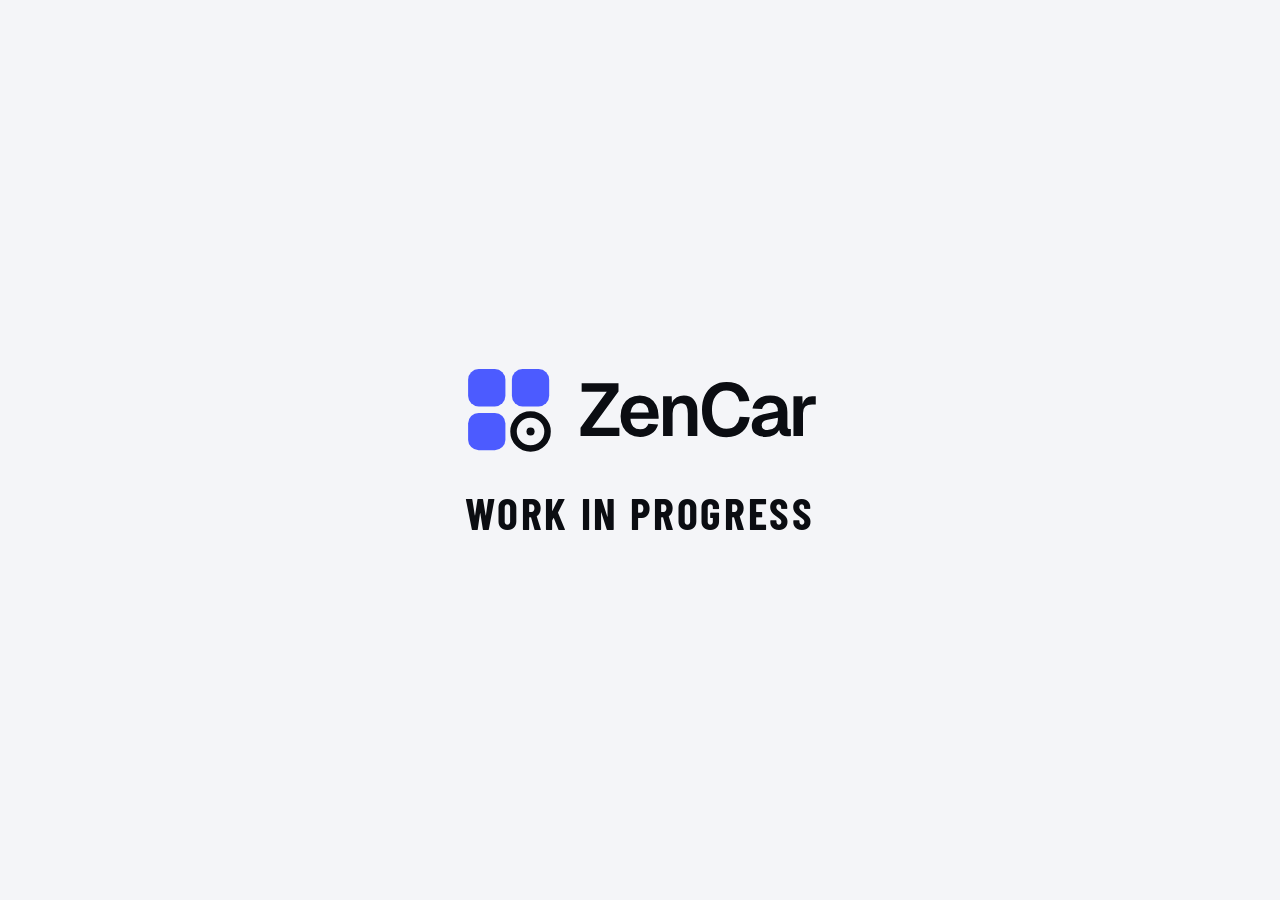
==== commit 6466845d: "Sito: pagina provvisoria con logo e «Work in progress» La pagina di presentazione completa resta nel" ====
--- a/index.html
+++ b/index.html
@@ -3,284 +3,27 @@
 <head>
 <meta charset="utf-8">
 <meta name="viewport" content="width=device-width,initial-scale=1,viewport-fit=cover">
-<meta name="description" content="ZenCar calcola il planning della tua carrozzeria giorno per giorno: chi lavora su quale vettura, in quale reparto e quando sarà pronta.">
+<meta name="description" content="ZenCar – pianificazione della produzione per carrozzerie. Sito in costruzione.">
 <link rel="icon" href="zencar.ico">
 <title>ZenCar</title>
 <link rel="preconnect" href="https://fonts.googleapis.com">
 <link rel="preconnect" href="https://fonts.gstatic.com" crossorigin>
-<link href="https://fonts.googleapis.com/css2?family=Barlow+Condensed:wght@500;600;700;800&family=DM+Sans:opsz,wght@9..40,400;9..40,500;9..40,600;9..40,700&display=swap" rel="stylesheet">
+<link href="https://fonts.googleapis.com/css2?family=Barlow+Condensed:wght@600;700&family=DM+Sans:opsz,wght@9..40,400;9..40,500&display=swap" rel="stylesheet">
 <style>
-/* Layout: a planning board as the hero; the page then follows a car through the shop, left-aligned on a 12-col grid. */
-:root{
-  --bg:#F4F5F8; --surface:#FFFFFF; --surface-2:#ECEEF3; --ink:#0B0D12; --muted:#5A6070; --line:#DADDE5;
-  --brand:#4C5BFF; --brand-ink:#FFFFFF; --brand-soft:#E6E8FF;
-  --band:#0B0D12; --band-ink:#F1F2F6; --band-muted:#9DA3B4; --band-line:#262A35;
-  --c-sr:#2F9E5E; --c-lat:#7E4FB8; --c-pv:#E8901C; --c-luc:#E0579B; --c-dry:#8FB4D6;
-  --ok:#1F8A52; --warn:#B47A00; --bad:#C63C2C;
-  --plate:#FFFFFF; --plate-ink:#0B0D12; --plate-eu:#1F3FB6;
-  --f-display:"Barlow Condensed","Arial Narrow",system-ui,sans-serif;
-  --f-body:"DM Sans",system-ui,-apple-system,"Segoe UI",Roboto,Arial,sans-serif;
-  --r:10px;
-}
-@media (prefers-color-scheme: dark){
-  :root:not([data-theme="light"]){
-    --bg:#0E1016; --surface:#161922; --surface-2:#1D212C; --ink:#EEF0F5; --muted:#9AA0B1; --line:#2A2F3B;
-    --brand:#6F7BFF; --brand-ink:#0B0D12; --brand-soft:#1E2245;
-    --band:#05060A; --band-ink:#EEF0F5; --band-muted:#8D93A4; --band-line:#22262F;
-    --c-sr:#45B677; --c-lat:#9B72D6; --c-pv:#F0A23A; --c-luc:#EC74AE; --c-dry:#7FA2C4;
-    --ok:#3DBA78; --warn:#E0A63A; --bad:#EE6A58;
-    --plate:#F4F5F8; --plate-ink:#0B0D12; --plate-eu:#2E4FCB;
-    color-scheme:dark;
-  }
-}
-:root[data-theme="dark"]{
-  --bg:#0E1016; --surface:#161922; --surface-2:#1D212C; --ink:#EEF0F5; --muted:#9AA0B1; --line:#2A2F3B;
-  --brand:#6F7BFF; --brand-ink:#0B0D12; --brand-soft:#1E2245;
-  --band:#05060A; --band-ink:#EEF0F5; --band-muted:#8D93A4; --band-line:#22262F;
-  --c-sr:#45B677; --c-lat:#9B72D6; --c-pv:#F0A23A; --c-luc:#EC74AE; --c-dry:#7FA2C4;
-  --ok:#3DBA78; --warn:#E0A63A; --bad:#EE6A58;
-  --plate:#F4F5F8; --plate-ink:#0B0D12; --plate-eu:#2E4FCB;
-  color-scheme:dark;
-}
-*,*::before,*::after{box-sizing:border-box}
-html{scroll-behavior:smooth}
-body{margin:0;background:var(--bg);color:var(--ink);font:16px/1.55 var(--f-body);-webkit-font-smoothing:antialiased}
-:focus-visible{outline:2px solid var(--brand);outline-offset:3px;border-radius:4px}
-a{color:inherit}
-.wrap{max-width:1180px;margin:0 auto;padding-left:max(20px,env(safe-area-inset-left,0px));padding-right:max(20px,env(safe-area-inset-right,0px))}
-h1,h2,h3{font-family:var(--f-display);font-weight:700;line-height:1;margin:0;text-wrap:balance;letter-spacing:-.005em}
-h2{font-size:clamp(34px,4.6vw,54px);text-transform:uppercase}
-h3{font-size:22px;font-weight:600;letter-spacing:.005em}
-p{margin:0}
-.eyebrow{font:600 13px/1 var(--f-body);letter-spacing:.12em;text-transform:uppercase;color:var(--brand)}
-.lead{font-size:18px;color:var(--muted);max-width:60ch}
-.num{font-variant-numeric:tabular-nums}
-
-/* buttons */
-.btn{display:inline-flex;align-items:center;gap:8px;min-height:46px;padding:0 20px;border-radius:999px;font:600 15px/1 var(--f-body);text-decoration:none;border:1px solid transparent;cursor:pointer;transition:transform .15s ease,background .15s ease}
-.btn:hover{transform:translateY(-1px)}
-.btn-pri{background:var(--brand);color:var(--brand-ink)}
-.btn-ghost{border-color:var(--line);color:var(--ink);background:transparent}
-.btn-ghost:hover{background:var(--surface-2)}
-.band .btn-ghost{border-color:var(--band-line);color:var(--band-ink)}
-.band .btn-ghost:hover{background:var(--band-line)}
-
-/* nav */
-body::before{content:"";position:fixed;inset:0 0 auto;height:env(safe-area-inset-top,0px);z-index:10;background:var(--bg)}
-.nav{position:sticky;top:env(safe-area-inset-top,0px);z-index:9;background:color-mix(in srgb,var(--bg) 88%,transparent);backdrop-filter:blur(10px);border-bottom:1px solid var(--line)}
-.nav .wrap{display:flex;align-items:center;gap:28px;padding-block:14px}
-.logo{display:flex;align-items:center;color:var(--ink);text-decoration:none}
-.logo svg{height:30px;width:auto}
-.nav ul{display:flex;gap:24px;list-style:none;margin:0 0 0 auto;padding:0;font-size:15px;font-weight:500}
-.nav ul a{text-decoration:none;color:var(--muted)}
-.nav ul a:hover{color:var(--ink)}
-.nav .btn{min-height:40px;padding:0 16px;font-size:14px}
-@media (max-width:860px){.nav ul{display:none}.nav .btn{margin-left:auto}}
-
-/* hero */
-.hero{padding-block:64px 72px}
-.hero .wrap{display:grid;grid-template-columns:minmax(0,5fr) minmax(0,7fr);gap:56px;align-items:center}
-.hero h1{font-size:clamp(48px,6.6vw,88px);text-transform:uppercase;font-weight:800;line-height:.92}
-.hero h1 em{font-style:normal;color:var(--brand)}
-.hero .lead{margin-top:22px}
-.hero .ctas{display:flex;gap:12px;flex-wrap:wrap;margin-top:30px}
-.hero .facts{display:flex;gap:28px;flex-wrap:wrap;margin-top:36px;padding-top:22px;border-top:1px solid var(--line);font-size:14px;color:var(--muted)}
-.hero .facts b{display:block;font:700 26px/1.1 var(--f-display);color:var(--ink)}
-@media (max-width:980px){.hero .wrap{grid-template-columns:minmax(0,1fr);gap:40px}}
-
-/* planning board mock */
-.board{background:var(--surface);border:1px solid var(--line);border-radius:16px;box-shadow:0 30px 60px -30px color-mix(in srgb,var(--ink) 35%,transparent);overflow:hidden;position:relative}
-.board-top{display:flex;align-items:center;gap:12px;flex-wrap:wrap;padding:12px 16px;border-bottom:1px solid var(--line);font-size:13px}
-.board-top .title{font:700 17px/1 var(--f-display);text-transform:uppercase;letter-spacing:.02em}
-.board-top .week{margin-left:auto;color:var(--muted)}
-.kpis{display:grid;grid-template-columns:repeat(4,minmax(0,1fr));border-bottom:1px solid var(--line)}
-.kpis div{padding:10px 16px;border-right:1px solid var(--line);font-size:12px;color:var(--muted)}
-.kpis div:last-child{border-right:0}
-.kpis b{display:block;font:700 22px/1.1 var(--f-display);color:var(--ink)}
-.kpis .bad b{color:var(--bad)}
-.gantt-scroll{overflow-x:auto}
-.gantt{min-width:600px;display:grid;grid-template-columns:150px repeat(10,minmax(0,1fr));font-size:12px}
-.gantt .h{padding:8px 6px;color:var(--muted);font-weight:600;border-bottom:1px solid var(--line);grid-column:span 2;text-align:center}
-.gantt .h.today{color:var(--brand)}
-.gantt .h0{grid-column:1;border-bottom:1px solid var(--line)}
-.row{display:contents}
-.row .car{grid-column:1;padding:10px 12px;border-bottom:1px solid var(--line);display:flex;flex-direction:column;gap:4px;justify-content:center}
-.row .car small{color:var(--muted);font-size:11.5px;white-space:nowrap;overflow:hidden;text-overflow:ellipsis}
-.lane{grid-column:2 / -1;position:relative;display:grid;grid-template-columns:repeat(10,minmax(0,1fr));align-items:center;border-bottom:1px solid var(--line);background:repeating-linear-gradient(90deg,transparent 0 calc(20% - 1px),var(--line) calc(20% - 1px) 20%);padding-inline:2px}
-.seg{height:22px;margin:0 2px;border-radius:5px;background:var(--c);color:#fff;font:600 10.5px/22px var(--f-body);padding-left:6px;white-space:nowrap;overflow:hidden;transform-origin:left;animation:grow .6s cubic-bezier(.2,.7,.2,1) both}
-.seg.dry{background:repeating-linear-gradient(135deg,color-mix(in srgb,var(--c-dry) 55%,transparent) 0 4px,transparent 4px 8px);border:1px dashed var(--c-dry);color:var(--muted);height:16px}
-.sr{--c:var(--c-sr)} .lat{--c:var(--c-lat)} .pv{--c:var(--c-pv)} .luc{--c:var(--c-luc)}
-.flag{position:absolute;top:50%;transform:translateY(-50%);font:700 10px/1 var(--f-body);letter-spacing:.06em;text-transform:uppercase;padding:4px 6px;border-radius:4px;white-space:nowrap}
-.flag.ok{color:var(--ok);background:color-mix(in srgb,var(--ok) 14%,transparent)}
-.flag.warn{color:var(--warn);background:color-mix(in srgb,var(--warn) 16%,transparent)}
-@keyframes grow{from{transform:scaleX(.15);opacity:.4}to{transform:none;opacity:1}}
-.board-pop{position:absolute;right:16px;bottom:16px;width:min(300px,calc(100% - 32px));background:var(--band);color:var(--band-ink);border-radius:12px;padding:14px 16px;font-size:13px;box-shadow:0 18px 40px -16px rgba(0,0,0,.5)}
-.board-pop .t{font:700 15px/1.1 var(--f-display);text-transform:uppercase;letter-spacing:.03em;display:flex;align-items:center;gap:8px}
-.board-pop dl{display:grid;grid-template-columns:auto 1fr;gap:4px 12px;margin:10px 0 0}
-.board-pop dt{color:var(--band-muted)}
-.board-pop dd{margin:0;font-weight:600;text-align:right}
-.board-pop .note{margin-top:10px;padding-top:10px;border-top:1px solid var(--band-line);color:var(--band-muted)}
-.board-pop .note b{color:var(--band-ink)}
-.board-legend{display:flex;gap:14px;flex-wrap:wrap;padding:10px 16px 76px;font-size:12px;color:var(--muted)}
-.board-legend span{display:inline-flex;align-items:center;gap:6px}
-.board-legend i{width:10px;height:10px;border-radius:3px;background:var(--c)}
-@media (max-width:640px){.board-pop{position:static;width:auto;margin:0 12px 12px}.board-legend{padding-bottom:12px}.kpis{grid-template-columns:repeat(2,minmax(0,1fr))}.kpis div:nth-child(2){border-right:0}.kpis div:nth-child(-n+2){border-bottom:1px solid var(--line)}}
-
-/* plate */
-.plate{display:inline-flex;align-items:stretch;height:20px;border:1.5px solid var(--plate-ink);border-radius:4px;overflow:hidden;background:var(--plate);color:var(--plate-ink);font:700 14px/1 var(--f-display);letter-spacing:.06em;width:max-content}
-.plate::before{content:"I";display:flex;align-items:flex-end;justify-content:center;width:11px;padding-bottom:2px;background:var(--plate-eu);color:#fff;font-size:8px;letter-spacing:0}
-.plate span{display:flex;align-items:center;padding:0 6px}
-.plate.lg{height:30px;font-size:21px}.plate.lg::before{width:16px;font-size:10px}.plate.lg span{padding:0 9px}
-
-/* phases strip */
-section{padding-block:96px}
-.sec-head{display:grid;grid-template-columns:minmax(0,5fr) minmax(0,7fr);gap:56px;align-items:end;margin-bottom:48px}
-.sec-head .lead{justify-self:start}
-.sec-head > div{display:flex;flex-direction:column;gap:16px}
-@media (max-width:900px){.sec-head{grid-template-columns:minmax(0,1fr);gap:18px}}
-.phases{display:grid;grid-template-columns:repeat(5,minmax(0,1fr));gap:0;border-top:1px solid var(--line)}
-.phase{padding:22px 20px 26px 0;border-right:1px solid var(--line);position:relative;display:flex;flex-direction:column;gap:10px}
-.phase + .phase{padding-left:20px}
-.phase:last-child{border-right:0}
-.phase::before{content:"";position:absolute;left:0;right:0;top:-1px;height:4px;background:var(--c)}
-.phase + .phase::before{left:0}
-.phase .n{font:700 14px/1 var(--f-display);color:var(--c);letter-spacing:.08em}
-.phase h3{font-size:28px;text-transform:uppercase}
-.phase p{font-size:14.5px;color:var(--muted)}
-.phase .dep{font-size:12.5px;color:var(--muted);margin-top:auto;padding-top:8px}
-.dry-note{display:flex;gap:12px;align-items:center;margin-top:22px;font-size:14px;color:var(--muted)}
-.dry-note i{flex:none;width:44px;height:14px;border:1px dashed var(--c-dry);border-radius:4px;background:repeating-linear-gradient(135deg,color-mix(in srgb,var(--c-dry) 55%,transparent) 0 4px,transparent 4px 8px)}
-@media (max-width:900px){.phases{grid-template-columns:minmax(0,1fr)}.phase,.phase + .phase{border-right:0;border-bottom:1px solid var(--line);padding:20px 0 20px 18px}.phase::before,.phase + .phase::before{top:0;bottom:0;left:0;right:auto;width:4px;height:auto}}
-
-/* import / hours conversion */
-.band{background:var(--band);color:var(--band-ink)}
-.band .lead{color:var(--band-muted)}
-.band .eyebrow{color:color-mix(in srgb,var(--brand) 70%,#fff)}
-.convert{display:grid;grid-template-columns:minmax(0,5fr) minmax(0,7fr);gap:56px;align-items:start}
-.convert .steps{list-style:none;margin:32px 0 0;padding:0;display:flex;flex-direction:column;gap:22px;counter-reset:s}
-.convert .steps li{display:grid;grid-template-columns:36px minmax(0,1fr);gap:14px;counter-increment:s}
-.convert .steps li::before{content:counter(s);display:grid;place-items:center;width:36px;height:36px;border-radius:50%;border:1px solid var(--band-line);font:700 17px/1 var(--f-display);color:var(--band-ink)}
-.convert .steps b{display:block;font-size:16px;margin-bottom:2px}
-.convert .steps span{color:var(--band-muted);font-size:15px}
-.sheet{background:var(--surface);color:var(--ink);border-radius:14px;overflow:hidden;font-size:14px}
-.sheet-head{display:flex;align-items:center;gap:14px;flex-wrap:wrap;padding:16px 18px;border-bottom:1px solid var(--line)}
-.sheet-head .meta{font-size:13px;color:var(--muted)}
-.sheet-head .badge{margin-left:auto;font:600 12px/1 var(--f-body);color:var(--brand);background:var(--brand-soft);padding:6px 10px;border-radius:999px}
-.table-scroll{overflow-x:auto}
-table{width:100%;border-collapse:collapse;min-width:540px}
-th,td{padding:11px 18px;text-align:left;border-bottom:1px solid var(--line);font-variant-numeric:tabular-nums}
-th{font:600 11.5px/1.2 var(--f-body);letter-spacing:.08em;text-transform:uppercase;color:var(--muted);background:var(--surface-2)}
-td.r,th.r{text-align:right}
-.to{display:flex;gap:6px;flex-wrap:wrap}
-.chip{display:inline-flex;align-items:center;gap:6px;font-size:12.5px;font-weight:600;padding:3px 8px;border-radius:6px;background:color-mix(in srgb,var(--c) 14%,transparent);color:color-mix(in srgb,var(--c) 80%,var(--ink));white-space:nowrap}
-.chip::before{content:"";width:7px;height:7px;border-radius:2px;background:var(--c)}
-.sheet-foot{display:grid;grid-template-columns:repeat(5,minmax(0,1fr));gap:1px;background:var(--line)}
-.sheet-foot div{background:var(--surface);padding:12px 14px;font-size:12px;color:var(--muted)}
-.sheet-foot b{display:block;font:700 22px/1.1 var(--f-display);color:var(--c)}
-.sheet-note{padding:12px 18px;font-size:12.5px;color:var(--muted);background:var(--surface-2)}
-@media (max-width:980px){.convert{grid-template-columns:minmax(0,1fr);gap:40px}}
-@media (max-width:560px){.sheet-foot{grid-template-columns:repeat(2,minmax(0,1fr))}}
-
-/* plan decision */
-.decide{display:grid;grid-template-columns:minmax(0,7fr) minmax(0,5fr);gap:56px;align-items:center}
-.days{display:grid;grid-template-columns:repeat(5,minmax(0,1fr));gap:8px}
-.day{border:1px solid var(--line);border-radius:var(--r);background:var(--surface);padding:12px;display:flex;flex-direction:column;gap:6px;font-size:13px;cursor:pointer;text-align:left;font-family:inherit;color:inherit}
-.day:hover{border-color:var(--brand)}
-.day[aria-pressed="true"]{border-color:var(--brand);box-shadow:0 0 0 2px var(--brand)}
-.day .d{font:700 20px/1 var(--f-display);text-transform:uppercase}
-.day .e{color:var(--muted);font-size:12px}
-.day .e b{display:block;color:var(--ink);font-size:14px}
-.impact{margin-top:16px;border:1px solid var(--line);border-radius:var(--r);background:var(--surface);padding:16px 18px;display:flex;flex-direction:column;gap:10px;min-height:150px}
-.impact .row2{display:flex;justify-content:space-between;gap:12px;flex-wrap:wrap;align-items:baseline}
-.impact .big{font:700 30px/1 var(--f-display);text-transform:uppercase}
-.impact ul{list-style:none;margin:0;padding:0;display:flex;flex-direction:column;gap:6px;font-size:14px}
-.impact li{display:flex;align-items:center;gap:10px;flex-wrap:wrap}
-.impact li .late{color:var(--bad);font-weight:600}
-.impact li .fine{color:var(--muted)}
-.state{font:700 11px/1 var(--f-body);letter-spacing:.06em;text-transform:uppercase;padding:5px 8px;border-radius:5px}
-.state.ok{color:var(--ok);background:color-mix(in srgb,var(--ok) 13%,transparent)}
-.state.warn{color:var(--warn);background:color-mix(in srgb,var(--warn) 15%,transparent)}
-.state.bad{color:var(--bad);background:color-mix(in srgb,var(--bad) 13%,transparent)}
-@media (max-width:980px){.decide{grid-template-columns:minmax(0,1fr);gap:36px}}
-@media (max-width:520px){.days{grid-template-columns:repeat(3,minmax(0,1fr))}}
-
-/* features */
-.features{display:grid;grid-template-columns:repeat(3,minmax(0,1fr));gap:1px;background:var(--line);border:1px solid var(--line);border-radius:16px;overflow:hidden}
-.feat{background:var(--surface);padding:28px 26px 30px;display:flex;flex-direction:column;gap:10px}
-.feat .ic{width:40px;height:40px;border-radius:10px;background:var(--brand-soft);color:var(--brand);display:grid;place-items:center;margin-bottom:6px}
-.feat .ic svg{width:22px;height:22px}
-.feat p{color:var(--muted);font-size:15px}
-.feat .ex{margin-top:auto;padding-top:10px;font-size:13px;color:var(--ink);font-weight:500}
-@media (max-width:900px){.features{grid-template-columns:repeat(2,minmax(0,1fr))}}
-@media (max-width:600px){.features{grid-template-columns:minmax(0,1fr)}}
-
-/* roles */
-.roles{display:grid;grid-template-columns:repeat(4,minmax(0,1fr));gap:16px}
-.role{border-top:2px solid var(--ink);padding-top:16px;display:flex;flex-direction:column;gap:8px}
-.role h3{font-size:26px;text-transform:uppercase}
-.role p{font-size:14.5px;color:var(--muted)}
-.role .who{font-size:12.5px;font-weight:600;letter-spacing:.06em;text-transform:uppercase;color:var(--brand)}
-@media (max-width:900px){.roles{grid-template-columns:repeat(2,minmax(0,1fr));gap:28px 20px}}
-@media (max-width:500px){.roles{grid-template-columns:minmax(0,1fr)}}
-
-/* trust */
-.trust{display:grid;grid-template-columns:repeat(3,minmax(0,1fr));gap:32px;margin-top:56px;padding-top:32px;border-top:1px solid var(--line)}
-.trust div{display:flex;flex-direction:column;gap:6px}
-.trust b{font:700 22px/1.1 var(--f-display);text-transform:uppercase}
-.trust span{font-size:14.5px;color:var(--muted)}
-@media (max-width:760px){.trust{grid-template-columns:minmax(0,1fr);gap:20px}}
-
-/* origin */
-.origin{display:grid;grid-template-columns:minmax(0,7fr) minmax(0,5fr);gap:56px;align-items:center}
-.origin blockquote{margin:0;font:600 clamp(28px,3.4vw,42px)/1.12 var(--f-display);text-wrap:balance}
-.origin blockquote::before{content:"“";display:block;font-size:80px;line-height:.6;color:var(--brand);margin-bottom:10px}
-.origin .side{display:flex;flex-direction:column;gap:14px;color:var(--muted);font-size:15.5px}
-@media (max-width:900px){.origin{grid-template-columns:minmax(0,1fr);gap:28px}}
-
-/* CTA */
-.cta .wrap{display:grid;grid-template-columns:minmax(0,6fr) minmax(0,6fr);gap:56px;align-items:center}
-.cta h2{font-size:clamp(40px,5.4vw,68px)}
-.cta form{background:var(--surface);color:var(--ink);border-radius:16px;padding:26px;display:grid;grid-template-columns:repeat(2,minmax(0,1fr));gap:14px}
-.cta label{display:flex;flex-direction:column;gap:6px;font-size:13px;font-weight:600}
-.cta label.full{grid-column:1 / -1}
-.cta input,.cta select,.cta textarea{font:inherit;font-weight:400;font-size:15px;min-height:44px;padding:0 12px;border:1px solid var(--line);border-radius:8px;background:var(--surface);color:var(--ink);min-width:0}
-.cta form .btn{grid-column:1 / -1;justify-content:center;min-height:50px}
-.cta textarea{min-height:96px;padding:10px 12px;resize:vertical;line-height:1.45}
-.cta [aria-invalid="true"]{border-color:var(--bad);box-shadow:0 0 0 1px var(--bad)}
-.tipo{grid-column:1 / -1;display:grid;grid-template-columns:repeat(2,minmax(0,1fr));gap:4px;padding:4px;border-radius:999px;background:var(--surface-2);border:0;margin:0;position:relative}
-.tipo legend{position:absolute;width:1px;height:1px;overflow:hidden;clip:rect(0 0 0 0)}
-.tipo input{position:absolute;opacity:0;pointer-events:none}
-.tipo label{flex-direction:row;justify-content:center;align-items:center;text-align:center;min-height:40px;border-radius:999px;font-size:14px;cursor:pointer;color:var(--muted)}
-.tipo input:checked + label{background:var(--surface);color:var(--ink);box-shadow:0 1px 3px color-mix(in srgb,var(--ink) 18%,transparent)}
-.tipo input:focus-visible + label{outline:2px solid var(--brand);outline-offset:2px}
-.cta label.consenso{grid-column:1 / -1;flex-direction:row;align-items:flex-start;gap:10px;font-weight:400;font-size:13px;color:var(--muted);cursor:pointer}
-.cta label.consenso input{min-height:0;width:18px;height:18px;margin:1px 0 0;padding:0;flex:none;accent-color:var(--brand)}
-.hp{position:absolute;left:-9999px;width:1px;height:1px;overflow:hidden}
-.cta form{position:relative}
-.cta form .btn[disabled]{opacity:.6;cursor:progress;transform:none}
-.cta .msg{grid-column:1 / -1;font-size:14px;font-weight:600;margin:0}
-.cta .msg.ok{color:var(--ok)}
-.cta .msg.err{color:var(--bad)}
-.cta .alt{margin-top:22px;font-size:15px;color:var(--band-muted)}
-.cta .alt button{background:none;border:0;padding:0;font:inherit;color:var(--band-ink);text-decoration:underline;text-underline-offset:3px;cursor:pointer}
-.cta form.inviato > :not(.msg){display:none}
-.cta .fine-print{grid-column:1 / -1;font-size:12.5px;color:var(--muted)}
-@media (max-width:900px){.cta .wrap{grid-template-columns:minmax(0,1fr);gap:36px}}
-@media (max-width:480px){.cta form{grid-template-columns:minmax(0,1fr)}}
-
-footer{padding-block:36px 48px;border-top:1px solid var(--band-line);background:var(--band);color:var(--band-muted);font-size:13.5px}
-footer .wrap{display:flex;gap:20px 32px;flex-wrap:wrap;align-items:center}
-footer .logo{color:var(--band-ink)}
-footer .logo svg{height:26px}
-footer nav{display:flex;gap:20px;flex-wrap:wrap;margin-left:auto}
-footer a{text-decoration:none}
-footer a:hover{color:var(--band-ink)}
-
-@media (prefers-reduced-motion:reduce){*{animation:none!important;transition:none!important;scroll-behavior:auto!important}}
+:root{--bg:#F4F5F8;--ink:#0B0D12;--muted:#5A6070;--brand:#4C5BFF;
+  --f-display:"Barlow Condensed","Arial Narrow",system-ui,sans-serif;--f-body:"DM Sans",system-ui,-apple-system,"Segoe UI",Roboto,Arial,sans-serif}
+@media (prefers-color-scheme: dark){:root:not([data-theme="light"]){--bg:#0E1016;--ink:#EEF0F5;--muted:#9AA0B1;--brand:#6F7BFF;color-scheme:dark}}
+:root[data-theme="dark"]{--bg:#0E1016;--ink:#EEF0F5;--muted:#9AA0B1;--brand:#6F7BFF;color-scheme:dark}
+*{box-sizing:border-box}
+html,body{height:100%}
+body{margin:0;background:var(--bg);color:var(--ink);font-family:var(--f-body);display:flex;align-items:center;justify-content:center;padding:24px 16px}
+main{text-align:center;display:flex;flex-direction:column;align-items:center;gap:28px}
+.logo{color:var(--ink);width:min(360px,80vw)}
+.logo svg{width:100%;height:auto;display:block}
+h1{font-family:var(--f-display);font-weight:700;font-size:clamp(28px,6vw,44px);letter-spacing:.06em;text-transform:uppercase;margin:0}
 </style>
 </head>
 <body>
-
 <svg width="0" height="0" style="position:absolute" aria-hidden="true">
   <symbol id="zc-logo" viewBox="0 0 407 110">
     <g transform="scale(0.9166666666666666)"><rect x="10" y="10" width="46" height="46" rx="13" fill="var(--brand)"/><rect x="64" y="10" width="46" height="46" rx="13" fill="var(--brand)"/><rect x="10" y="64" width="46" height="46" rx="13" fill="var(--brand)"/><circle cx="87" cy="87" r="21" fill="none" stroke="currentColor" stroke-width="8"/><circle cx="87" cy="87" r="5" fill="currentColor"/></g>
@@ -290,381 +33,10 @@
 
 <header class="nav">
   <div class="wrap">
-    <a class="logo" href="#top" aria-label="ZenCar, torna all'inizio"><svg viewBox="0 0 407 110" aria-hidden="true"><use href="#zc-logo"/></svg></a>
-    <ul>
-      <li><a href="#fasi">Come lavora</a></li>
-      <li><a href="#importa">Importa</a></li>
-      <li><a href="#funzioni">Funzioni</a></li>
-      <li><a href="#ruoli">Ruoli</a></li>
-      <li><a href="#demo" data-tipo="informazioni">Contatti</a></li>
-    </ul>
-    <a class="btn btn-pri" href="#demo" data-tipo="demo">Prenota una demo</a>
-  </div>
-</header>
 
-<main id="top">
-  <!-- HERO -->
-  <div class="hero">
-    <div class="wrap">
-      <div>
-        <p class="eyebrow">Planning operativo per carrozzerie</p>
-        <h1 style="margin-top:18px">Sai già quando <em>esce</em> ogni vettura.</h1>
-        <p class="lead">ZenCar calcola giorno per giorno chi lavora su quale vettura, in quale reparto e quando sarà pronta. Tu inserisci operai, ore e date. Il planning si aggiorna da solo a ogni cambiamento.</p>
-        <div class="ctas">
-          <a class="btn btn-pri" href="#demo" data-tipo="demo">Prenota una demo</a>
-          <a class="btn btn-ghost" href="#fasi">Guarda come ragiona</a>
-        </div>
-        <div class="facts">
-          <div><b>5 fasi</b>in ordine fisso, per reparto</div>
-          <div><b>8 h</b>massimo al giorno per vettura</div>
-          <div><b>1 PDF</b>dall'autorizzazione al planning</div>
-        </div>
-      </div>
-
-      <div class="board" role="img" aria-label="Esempio di planning settimanale ZenCar con quattro vetture e le loro fasi di lavorazione">
-        <div class="board-top">
-          <span class="title">Carrozzeria Rossi</span>
-          <span class="week">Settimana 43 · 19–23 ottobre</span>
-        </div>
-        <div class="kpis">
-          <div><b class="num">14</b>Vetture da completare</div>
-          <div class="bad"><b class="num">1</b>Ritardi</div>
-          <div><b class="num">€ 18.420</b>Fatturato previsto</div>
-          <div><b class="num">3</b>In parcheggio</div>
-        </div>
-        <div class="gantt-scroll">
-          <div class="gantt">
-            <div class="h0"></div>
-            <div class="h today">Lun 19</div><div class="h">Mar 20</div><div class="h">Mer 21</div><div class="h">Gio 22</div><div class="h">Ven 23</div>
-
-            <div class="row">
-              <div class="car"><span class="plate"><span>GH 482 KT</span></span><small>Fiat 500X · cons. ven</small></div>
-              <div class="lane">
-                <div class="seg sr" style="grid-column:1/2;animation-delay:.05s">Stacco</div>
-                <div class="seg lat" style="grid-column:2/4;animation-delay:.12s">Lattoneria</div>
-                <div class="seg pv" style="grid-column:4/6;animation-delay:.19s">Verniciatura</div>
-                <div class="seg dry" style="grid-column:6/7;animation-delay:.26s"></div>
-                <div class="seg sr" style="grid-column:7/8;animation-delay:.33s">Riatt.</div>
-                <div class="seg luc" style="grid-column:8/9;animation-delay:.4s">Luc.</div>
-                <span class="flag ok" style="left:81%">In tempo</span>
-              </div>
-            </div>
-            <div class="row">
-              <div class="car"><span class="plate"><span>FR 117 ZB</span></span><small>VW Golf · cons. ven</small></div>
-              <div class="lane">
-                <div class="seg lat" style="grid-column:1/5;animation-delay:.1s">Lattoneria</div>
-                <div class="seg pv" style="grid-column:5/7;animation-delay:.17s">Verniciatura</div>
-                <div class="seg sr" style="grid-column:7/9;animation-delay:.24s">Riattacco</div>
-                <div class="seg luc" style="grid-column:9/10;animation-delay:.31s">Luc.</div>
-                <span class="flag warn" style="right:4px">Stretto</span>
-              </div>
-            </div>
-            <div class="row">
-              <div class="car"><span class="plate"><span>GL 905 MD</span></span><small>Peugeot 208 · urgente</small></div>
-              <div class="lane">
-                <div class="seg pv" style="grid-column:1/3;animation-delay:.15s">Verniciatura</div>
-                <div class="seg sr" style="grid-column:3/4;animation-delay:.22s">Riatt.</div>
-                <div class="seg luc" style="grid-column:4/5;animation-delay:.29s">Luc.</div>
-                <span class="flag ok" style="left:41%">Pronta mar</span>
-              </div>
-            </div>
-            <div class="row">
-              <div class="car"><span class="plate"><span>EZ 340 RC</span></span><small>Toyota Yaris · cons. lun 26</small></div>
-              <div class="lane">
-                <div class="seg sr" style="grid-column:3/4;animation-delay:.2s">Stacco</div>
-                <div class="seg lat" style="grid-column:4/8;animation-delay:.27s">Lattoneria</div>
-                <div class="seg pv" style="grid-column:8/11;animation-delay:.34s">Verniciatura</div>
-              </div>
-            </div>
-          </div>
-        </div>
-        <div class="board-legend">
-          <span class="sr"><i></i>Stacco / Riattacco</span>
-          <span class="lat"><i></i>Lattoneria</span>
-          <span class="pv"><i></i>Verniciatura</span>
-          <span class="luc"><i></i>Lucidatura</span>
-        </div>
-        <div class="board-pop">
-          <div class="t"><span class="plate"><span>GH 482 KT</span></span> Fine lavori</div>
-          <dl class="num">
-            <dt>Ingresso</dt><dd>lun 19 ott</dd>
-            <dt>Fine stimata</dt><dd>gio 22 ott</dd>
-            <dt>Consegna</dt><dd>ven 23 ott</dd>
-          </dl>
-          <p class="note"><b>Un giorno di margine.</b> Nessuna altra vettura cambia data.</p>
-        </div>
-      </div>
-    </div>
-  </div>
-
-  <!-- FASI -->
-  <section id="fasi" style="background:var(--surface);border-block:1px solid var(--line)">
-    <div class="wrap">
-      <div class="sec-head">
-        <div>
-          <p class="eyebrow">Come ragiona ZenCar</p>
-          <h2>Ragiona come il tuo capofficina</h2>
-        </div>
-        <p class="lead">Ogni vettura attraversa al massimo cinque fasi, sempre nello stesso ordine. Una fase con zero ore si salta. La capacità si legge per reparto, mai in ore totali: chi sa verniciare non diventa un lattoniere perché in agenda ci sono ore libere.</p>
-      </div>
-      <div class="phases">
-        <div class="phase sr"><span class="n">FASE 1</span><h3>Stacco</h3><p>Smontaggio delle parti da sostituire o riparare.</p><span class="dep">Reparto stacco / riattacco</span></div>
-        <div class="phase lat"><span class="n">FASE 2</span><h3>Lattoneria</h3><p>Riparazione lamiera, interventi strutturali, taglio e saldatura.</p><span class="dep">Reparto lattoneria</span></div>
-        <div class="phase pv"><span class="n">FASE 3</span><h3>Verniciatura</h3><p>Preparazione, fondo e verniciatura in cabina.</p><span class="dep">Reparto preparazione e verniciatura</span></div>
-        <div class="phase sr"><span class="n">FASE 4</span><h3>Riattacco</h3><p>Rimontaggio, dopo l'essiccazione della vernice.</p><span class="dep">Reparto stacco / riattacco</span></div>
-        <div class="phase luc"><span class="n">FASE 5</span><h3>Lucidatura</h3><p>Finitura e controllo prima della consegna.</p><span class="dep">Reparto lucidatura</span></div>
-      </div>
-      <p class="dry-note"><i></i><span>L'<b style="color:var(--ink)">essiccazione</b> (di base 30 minuti) occupa la giornata della vettura ma non gli operai. Se non resta abbastanza giornata, il riattacco passa al giorno lavorativo successivo.</span></p>
-    </div>
-  </section>
-
-  <!-- IMPORTA -->
-  <section id="importa" class="band">
-    <div class="wrap convert">
-      <div>
-        <p class="eyebrow">Dall'autorizzazione al planning</p>
-        <h2 style="margin-top:16px">Carichi il PDF.<br>Le ore vanno al reparto giusto.</h2>
-        <ol class="steps">
-          <li><div><b>Importa l'autorizzazione</b><span>ZenCar legge targa, modello, righe di lavoro e importo imponibile direttamente dal PDF, anche scansionato.</span></div></li>
-          <li><div><b>Converte le ore vendute</b><span>Le ore in centesimi (0,10 = 6 minuti) diventano ore tecniche con i coefficienti della tua officina, riga per riga.</span></div></li>
-          <li><div><b>La vettura va in parcheggio</b><span>Pronta da pianificare quando decidi tu il giorno di ingresso.</span></div></li>
-        </ol>
-      </div>
-
-      <div class="sheet">
-        <div class="sheet-head">
-          <span class="plate lg"><span>GH 482 KT</span></span>
-          <div class="meta">Fiat 500X · Pratica PM 204817<br>Imponibile autorizzato € 1.284,00</div>
-          <span class="badge">Letta dal PDF</span>
-        </div>
-        <div class="table-scroll">
-          <table>
-            <thead><tr><th>Intervento</th><th class="r">Ore vendute</th><th class="r">Coeff.</th><th>Va in</th></tr></thead>
-            <tbody>
-              <tr><td>Sostituzione parafango ant. sx</td><td class="r">2,00</td><td class="r">× 0,5</td><td><div class="to"><span class="chip sr">Stacco 30′</span><span class="chip sr">Riattacco 30′</span></div></td></tr>
-              <tr><td>Riparazione lamiera porta ant. sx</td><td class="r">4,50</td><td class="r">× 0,7</td><td><div class="to"><span class="chip lat">Lattoneria 3 h 15′</span></div></td></tr>
-              <tr><td>Verniciatura parafango e porta</td><td class="r">6,00</td><td class="r">× 0,8</td><td><div class="to"><span class="chip pv">Verniciatura 4 h 30′</span><span class="chip luc">Lucidatura 15′</span></div></td></tr>
-              <tr><td>Sostituzione sensore parcheggio</td><td class="r">0,60</td><td class="r">–</td><td style="color:var(--muted)">Meccanica, non pianificata</td></tr>
-            </tbody>
-          </table>
-        </div>
-        <div class="sheet-foot num">
-          <div class="sr"><b>0:30</b>Stacco</div>
-          <div class="lat"><b>3:15</b>Lattoneria</div>
-          <div class="pv"><b>4:30</b>Verniciatura</div>
-          <div class="sr"><b>0:30</b>Riattacco</div>
-          <div class="luc"><b>0:15</b>Lucidatura</div>
-        </div>
-        <p class="sheet-note">Esempio. Arrotondamento al quarto d'ora. Coefficienti e ripartizioni si cambiano nelle Impostazioni o sulla singola pratica.</p>
-      </div>
-    </div>
-  </section>
-
-  <!-- PIANIFICA -->
-  <section id="pianifica">
-    <div class="wrap decide">
-      <div>
-        <p class="eyebrow" style="margin-bottom:14px">Prova: scegli il giorno di ingresso</p>
-        <div class="days" role="group" aria-label="Giorno di ingresso">
-          <button class="day" id="d-lun" type="button" data-i="0" aria-pressed="false"><span class="d">Lun 19</span><span class="e">fine stimata<b>mer 21</b></span></button>
-          <button class="day" id="d-mar" type="button" data-i="1" aria-pressed="true"><span class="d">Mar 20</span><span class="e">fine stimata<b>gio 22</b></span></button>
-          <button class="day" id="d-mer" type="button" data-i="2" aria-pressed="false"><span class="d">Mer 21</span><span class="e">fine stimata<b>ven 23</b></span></button>
-          <button class="day" id="d-gio" type="button" data-i="3" aria-pressed="false"><span class="d">Gio 22</span><span class="e">fine stimata<b>lun 26</b></span></button>
-          <button class="day" id="d-ven" type="button" data-i="4" aria-pressed="false"><span class="d">Ven 23</span><span class="e">fine stimata<b>mar 27</b></span></button>
-        </div>
-        <div class="impact" id="impact" aria-live="polite"></div>
-      </div>
-      <div>
-        <p class="eyebrow">Pianifica senza sorprese</p>
-        <h2 style="margin-top:16px">Prima di confermare, vedi chi slitta</h2>
-        <p class="lead" style="margin-top:20px">Per ogni giorno di ingresso ZenCar mostra la fine lavori stimata. Quando scegli, vedi la fine effettiva e l'elenco delle vetture che cambierebbero data. Se qualcuna finirebbe in ritardo, il planning chiede conferma.</p>
-        <p class="lead" style="margin-top:14px">Quando le ore non bastano decide un ordine chiaro: fasi fissate a mano, poi urgenti, poi consegna più vicina, poi ingresso più vecchio.</p>
-      </div>
-    </div>
-  </section>
-
-  <!-- FUNZIONI -->
-  <section id="funzioni" style="padding-top:0">
-    <div class="wrap">
-      <div class="sec-head">
-        <div>
-          <p class="eyebrow">Funzioni</p>
-          <h2>Quello che serve, ogni mattina</h2>
-        </div>
-        <p class="lead">Pensato per l'accettazione che pianifica e per l'officina che esegue. Testi grandi, pulsanti comodi, nessun gergo da gestionale.</p>
-      </div>
-      <div class="features">
-        <div class="feat"><span class="ic"><svg viewBox="0 0 24 24" fill="none" stroke="currentColor" stroke-width="2" stroke-linecap="round" stroke-linejoin="round"><path d="M12 9v4M12 17h.01"/><path d="M10.3 3.9 1.8 18a2 2 0 0 0 1.7 3h17a2 2 0 0 0 1.7-3L13.7 3.9a2 2 0 0 0-3.4 0z"/></svg></span><h3>Bacheca consegne</h3><p>Vetture pronte e consegne a rischio dal giorno lavorativo prima. Posticipa, cambia data, segna "cliente avvisato".</p><span class="ex">Propone fino a 3 pratiche non urgenti da sospendere</span></div>
-        <div class="feat"><span class="ic"><svg viewBox="0 0 24 24" fill="none" stroke="currentColor" stroke-width="2" stroke-linecap="round" stroke-linejoin="round"><circle cx="9" cy="8" r="3.5"/><path d="M2.5 20a6.5 6.5 0 0 1 13 0"/><path d="M17 5.5a3 3 0 0 1 0 5.5M19 20a5.5 5.5 0 0 0-3-4.9"/></svg></span><h3>Competenze degli operai</h3><p>Primaria obbligatoria, secondaria facoltativa. La secondaria entra in gioco solo quando nel proprio reparto non c'è lavoro.</p><span class="ex">"+2h Marco in secondaria" direttamente in calendario</span></div>
-        <div class="feat"><span class="ic"><svg viewBox="0 0 24 24" fill="none" stroke="currentColor" stroke-width="2" stroke-linecap="round" stroke-linejoin="round"><path d="M3 3v18h18"/><path d="m7 15 4-4 3 3 5-6"/></svg></span><h3>Fatturato previsto</h3><p>Somma degli importi delle vetture che escono nella settimana o nel mese, se il planning viene rispettato.</p><span class="ex">Le vetture senza importo sono segnalate a parte</span></div>
-        <div class="feat"><span class="ic"><svg viewBox="0 0 24 24" fill="none" stroke="currentColor" stroke-width="2" stroke-linecap="round" stroke-linejoin="round"><rect x="3" y="4" width="18" height="17" rx="2"/><path d="M3 9h18M8 2v4M16 2v4"/></svg></span><h3>Assenze e straordinari</h3><p>Ferie, orari ridotti, ore in più e operai aggiunti, giorno per giorno o su un intervallo di date.</p><span class="ex">Il planning ricalcola tutte le date in un attimo</span></div>
-        <div class="feat"><span class="ic"><svg viewBox="0 0 24 24" fill="none" stroke="currentColor" stroke-width="2" stroke-linecap="round" stroke-linejoin="round"><circle cx="12" cy="12" r="9"/><path d="M10 9v6M14 9v6"/></svg></span><h3>Stand-by tracciati</h3><p>Ricambi in attesa, perizia da rifare: metti la vettura in stand-by con un motivo e le sue ore tornano disponibili.</p><span class="ex">Ogni eccezione finisce nel registro della vettura</span></div>
-        <div class="feat"><span class="ic"><svg viewBox="0 0 24 24" fill="none" stroke="currentColor" stroke-width="2" stroke-linecap="round" stroke-linejoin="round"><path d="M3 21h18M5 21V8l7-5 7 5v13"/><path d="M9 21v-6h6v6"/></svg></span><h3>Più sedi</h3><p>Ogni carrozzeria ha il suo planning, i suoi operai e le sue impostazioni. Passi dall'una all'altra con un clic.</p><span class="ex">Aggiornamenti dei colleghi in tempo reale</span></div>
-      </div>
-    </div>
-  </section>
-
-  <!-- RUOLI -->
-  <section id="ruoli" style="background:var(--surface);border-block:1px solid var(--line)">
-    <div class="wrap">
-      <div class="sec-head">
-        <div>
-          <p class="eyebrow">Ruoli</p>
-          <h2>Ognuno vede la sua parte</h2>
-        </div>
-        <p class="lead">Utenti su invito, ciascuno con il proprio ruolo. L'officina segna le fasi fatte senza vedere gli importi.</p>
-      </div>
-      <div class="roles">
-        <div class="role"><span class="who">Chi guida l'azienda</span><h3>Titolare</h3><p>Tutto: utenti, impostazioni, vetture, importi, copie di sicurezza e ripristini.</p></div>
-        <div class="role"><span class="who">Al banco</span><h3>Accettazione</h3><p>Vetture, operai, impostazioni e importi. Importa le autorizzazioni e pianifica.</p></div>
-        <div class="role"><span class="who">In reparto</span><h3>Officina</h3><p>Consulta il planning e segna le fasi fatte. Non vede importi né copie.</p></div>
-        <div class="role"><span class="who">In ufficio</span><h3>Amministrazione</h3><p>Consulta il planning, gestisce importi e copie. Non modifica le vetture.</p></div>
-      </div>
-      <div class="trust">
-        <div><b>Dati in Europa</b><span>Database su server a Francoforte. Il calcolo avviene sul server, non nel browser.</span></div>
-        <div><b>Copie ogni notte</b><span>Copia automatica giornaliera conservata 30 giorni, più le tue copie manuali.</span></div>
-        <div><b>Registro modifiche</b><span>Chi ha cambiato cosa e quando, per 180 giorni.</span></div>
-      </div>
-    </div>
-  </section>
-
-  <!-- ORIGINE -->
-  <section>
-    <div class="wrap origin">
-      <blockquote>Nato dentro una carrozzeria multiservice, per rispondere ogni giorno alla stessa domanda del cliente: quando è pronta la mia macchina?</blockquote>
-      <div class="side">
-        <p>ZenCar non è un gestionale adattato. Le sue regole vengono dal lavoro vero di un'officina: tempi e non orari, ore per reparto, essiccazione, ricambi in attesa, urgenze che scavalcano la coda.</p>
-        <p>Il risultato è un planning che il capofficina riconosce subito come suo.</p>
-      </div>
-    </div>
-  </section>
-
-  <!-- CTA -->
-  <section id="demo" class="band cta">
-    <div class="wrap">
-      <div>
-        <p class="eyebrow" id="cta-eyebrow">Demo gratuita</p>
-        <h2 style="margin-top:16px" id="cta-titolo">Porta il planning della tua carrozzeria su ZenCar</h2>
-        <p class="lead" style="margin-top:20px" id="cta-testo">In 30 minuti carichiamo insieme i tuoi operai e due autorizzazioni reali. Vedi subito le date di consegna calcolate sulla tua officina.</p>
-        <p class="alt" id="cta-alt">Hai solo una domanda? <button type="button" data-tipo="informazioni">Chiedi informazioni</button></p>
-      </div>
-      <form id="contatti" novalidate>
-        <fieldset class="tipo">
-          <legend>Tipo di richiesta</legend>
-          <input type="radio" name="tipo" id="t-demo" value="demo" checked><label for="t-demo">Prenota una demo</label>
-          <input type="radio" name="tipo" id="t-info" value="informazioni"><label for="t-info">Chiedi informazioni</label>
-        </fieldset>
-        <label>Nome e cognome<input id="f-nome" name="nome" type="text" autocomplete="name" maxlength="120" required></label>
-        <label>Carrozzeria<input id="f-azienda" name="azienda" type="text" autocomplete="organization" maxlength="160" required></label>
-        <label>Email<input id="f-email" name="email" type="email" autocomplete="email" maxlength="200" required></label>
-        <label>Telefono<input id="f-telefono" name="telefono" type="tel" autocomplete="tel" maxlength="40"></label>
-        <label class="full">Operai in produzione<select id="f-operai" name="operai"><option>Fino a 5</option><option selected>Da 6 a 15</option><option>Da 16 a 30</option><option>Più di 30 o più sedi</option></select></label>
-        <label class="full"><span id="f-messaggio-et">Messaggio (facoltativo)</span><textarea id="f-messaggio" name="messaggio" maxlength="3000" placeholder="Per esempio: quante sedi avete, come pianificate oggi, quando vi farebbe comodo la demo"></textarea></label>
-        <label class="hp" aria-hidden="true">Sito web<input id="f-sito" name="sito" type="text" tabindex="-1" autocomplete="off"></label>
-        <label class="consenso"><input id="f-consenso" name="consenso" type="checkbox" required><span>Acconsento al trattamento dei miei dati per essere ricontattato su questa richiesta.</span></label>
-        <button class="btn btn-pri" type="submit" id="f-invia">Richiedi la demo</button>
-        <p class="msg" id="f-msg" role="status" aria-live="polite" hidden></p>
-      </form>
-    </div>
-  </section>
+<main>
+  <div class="logo" role="img" aria-label="ZenCar"><svg viewBox="0 0 407 110" aria-hidden="true"><use href="#zc-logo"/></svg></div>
+  <h1>Work in progress</h1>
 </main>
-
-<footer>
-  <div class="wrap">
-    <a class="logo" href="#top" aria-label="ZenCar"><svg viewBox="0 0 407 110" aria-hidden="true"><use href="#zc-logo"/></svg></a>
-    <span>Planning operativo per carrozzerie · © 2026</span>
-    <nav><a href="#fasi">Come lavora</a><a href="#funzioni">Funzioni</a><a href="#ruoli">Ruoli</a><a href="#demo" data-tipo="demo">Demo</a><a href="#demo" data-tipo="informazioni">Chiedi informazioni</a></nav>
-  </div>
-</footer>
-
-<script>
-(function(){
-  var plate='<span class="plate"><span>GH 482 KT</span></span>';
-  var data=[
-    {end:'mer 21 ott',state:['ok','In tempo'],list:[['FR 117 ZB','ven 23 → lun 26','late'],['EZ 340 RC','lun 26 → mar 27','fine']]},
-    {end:'gio 22 ott',state:['ok','In tempo'],list:[['EZ 340 RC','lun 26 → mar 27','fine']]},
-    {end:'ven 23 ott',state:['warn','Margine stretto'],list:[]},
-    {end:'lun 26 ott',state:['bad','In ritardo'],list:[]},
-    {end:'mar 27 ott',state:['bad','In ritardo'],list:[]}
-  ];
-  var box=document.getElementById('impact');
-  var btns=document.querySelectorAll('.day');
-  function render(i){
-    var d=data[i];
-    btns.forEach(function(b){b.setAttribute('aria-pressed',b.dataset.i==i?'true':'false')});
-    var h='<div class="row2"><span>'+plate+' &nbsp;consegna ven 23 ott</span><span class="state '+d.state[0]+'">'+d.state[1]+'</span></div>';
-    h+='<div class="row2"><span class="muted" style="color:var(--muted)">Fine lavori effettiva</span><span class="big num">'+d.end+'</span></div>';
-    if(d.list.length){
-      h+='<ul>'+d.list.map(function(r){return '<li><span class="plate"><span>'+r[0]+'</span></span><span class="num">'+r[1]+'</span><span class="'+r[2]+'">'+(r[2]==='late'?'finirebbe in ritardo, serve conferma':'ancora in tempo')+'</span></li>'}).join('')+'</ul>';
-    }else{
-      h+='<ul><li style="color:var(--muted)">Nessuna altra vettura cambia data.</li></ul>';
-    }
-    box.innerHTML=h;
-  }
-  btns.forEach(function(b){b.addEventListener('click',function(){render(+b.dataset.i)})});
-  render(1);
-  // modulo contatti: invia alla funzione "contatti" del server, che inoltra la richiesta per email
-  var LOCALE=/^(localhost|127\.0\.0\.1)$/.test(location.hostname);
-  var INDIRIZZO=LOCALE?'http://127.0.0.1:54321/functions/v1/contatti':'https://lnkcymbocvonmaklofzm.supabase.co/functions/v1/contatti';
-  var f=document.getElementById('contatti'), msg=document.getElementById('f-msg'), invia=document.getElementById('f-invia');
-  var TESTI={
-    demo:{eyebrow:'Demo gratuita',titolo:'Porta il planning della tua carrozzeria su ZenCar',testo:'In 30 minuti carichiamo insieme i tuoi operai e due autorizzazioni reali. Vedi subito le date di consegna calcolate sulla tua officina.',bottone:'Richiedi la demo',messaggio:'Messaggio (facoltativo)'},
-    informazioni:{eyebrow:'Contatti',titolo:'Scrivici, ti rispondiamo noi',testo:'Prezzi, numero di sedi, come si passa da Excel o da un altro gestionale: chiedi quello che ti serve sapere.',bottone:'Invia la richiesta',messaggio:'La tua domanda'}
-  };
-  function tipo(){return f.querySelector('input[name="tipo"]:checked').value}
-  function aggiornaTipo(){
-    var t=TESTI[tipo()];
-    document.getElementById('cta-eyebrow').textContent=t.eyebrow;
-    document.getElementById('cta-titolo').textContent=t.titolo;
-    document.getElementById('cta-testo').textContent=t.testo;
-    document.getElementById('cta-alt').hidden=tipo()!=='demo';
-    document.getElementById('f-messaggio-et').textContent=t.messaggio;
-    if(!invia.disabled)invia.textContent=t.bottone;
-  }
-  function scegli(t){document.getElementById(t==='demo'?'t-demo':'t-info').checked=true;aggiornaTipo()}
-  f.querySelectorAll('input[name="tipo"]').forEach(function(r){r.addEventListener('change',aggiornaTipo)});
-  document.querySelectorAll('[data-tipo]').forEach(function(el){el.addEventListener('click',function(){
-    scegli(el.dataset.tipo);
-    if(el.tagName==='BUTTON')document.getElementById('f-nome').focus();
-  })});
-  function mostra(testo,classe){msg.textContent=testo;msg.className='msg '+classe;msg.hidden=false}
-  function segna(campo){
-    f.querySelectorAll('[aria-invalid]').forEach(function(x){x.removeAttribute('aria-invalid')});
-    var el=campo&&document.getElementById('f-'+campo);
-    if(el){el.setAttribute('aria-invalid','true');el.focus()}
-  }
-  function controlla(d){
-    if(!d.nome)return ['nome','Scrivi nome e cognome.'];
-    if(!d.azienda)return ['azienda','Scrivi il nome della carrozzeria.'];
-    if(!/^[^\s@]+@[^\s@]+\.[^\s@]+$/.test(d.email))return ['email','Controlla l\u2019indirizzo email.'];
-    if(d.tipo==='informazioni'&&!d.messaggio)return ['messaggio','Scrivi la tua domanda.'];
-    if(!d.consenso)return ['consenso','Serve il consenso per poterti ricontattare.'];
-    return null;
-  }
-  f.addEventListener('submit',function(e){
-    e.preventDefault();
-    var v=function(id){return document.getElementById('f-'+id).value.trim()};
-    var d={tipo:tipo(),nome:v('nome'),azienda:v('azienda'),email:v('email'),telefono:v('telefono'),operai:v('operai'),messaggio:v('messaggio'),consenso:document.getElementById('f-consenso').checked,sito:v('sito')};
-    var err=controlla(d);
-    if(err){segna(err[0]);mostra(err[1],'err');return}
-    segna(null);msg.hidden=true;invia.disabled=true;invia.textContent='Invio in corso\u2026';
-    var nome=d.nome.split(' ')[0];
-    fetch(INDIRIZZO,{method:'POST',headers:{'Content-Type':'application/json'},body:JSON.stringify(d)})
-      .then(function(r){return r.json().catch(function(){return {}}).then(function(j){return {ok:r.ok,j:j}})})
-      .then(function(x){
-        if(x.ok&&x.j.ok){
-          f.classList.add('inviato');
-          mostra(d.tipo==='demo'?'Grazie, '+nome+'. Abbiamo ricevuto la tua richiesta di demo: ti ricontattiamo entro un giorno lavorativo.':'Grazie, '+nome+'. Abbiamo ricevuto la tua domanda: ti rispondiamo entro un giorno lavorativo.','ok');
-        }else{
-          var t=x.j.errore||'Invio non riuscito';
-          segna(x.j.campo);mostra(/[.!?]$/.test(t)?t:t+'.','err');
-        }
-      })
-      .catch(function(){mostra('Invio non riuscito. Controlla la connessione e riprova tra qualche minuto.','err')})
-      .then(function(){invia.disabled=false;aggiornaTipo()});
-  });
-  aggiornaTipo();
-})();
-</script>
 </body>
 </html>
